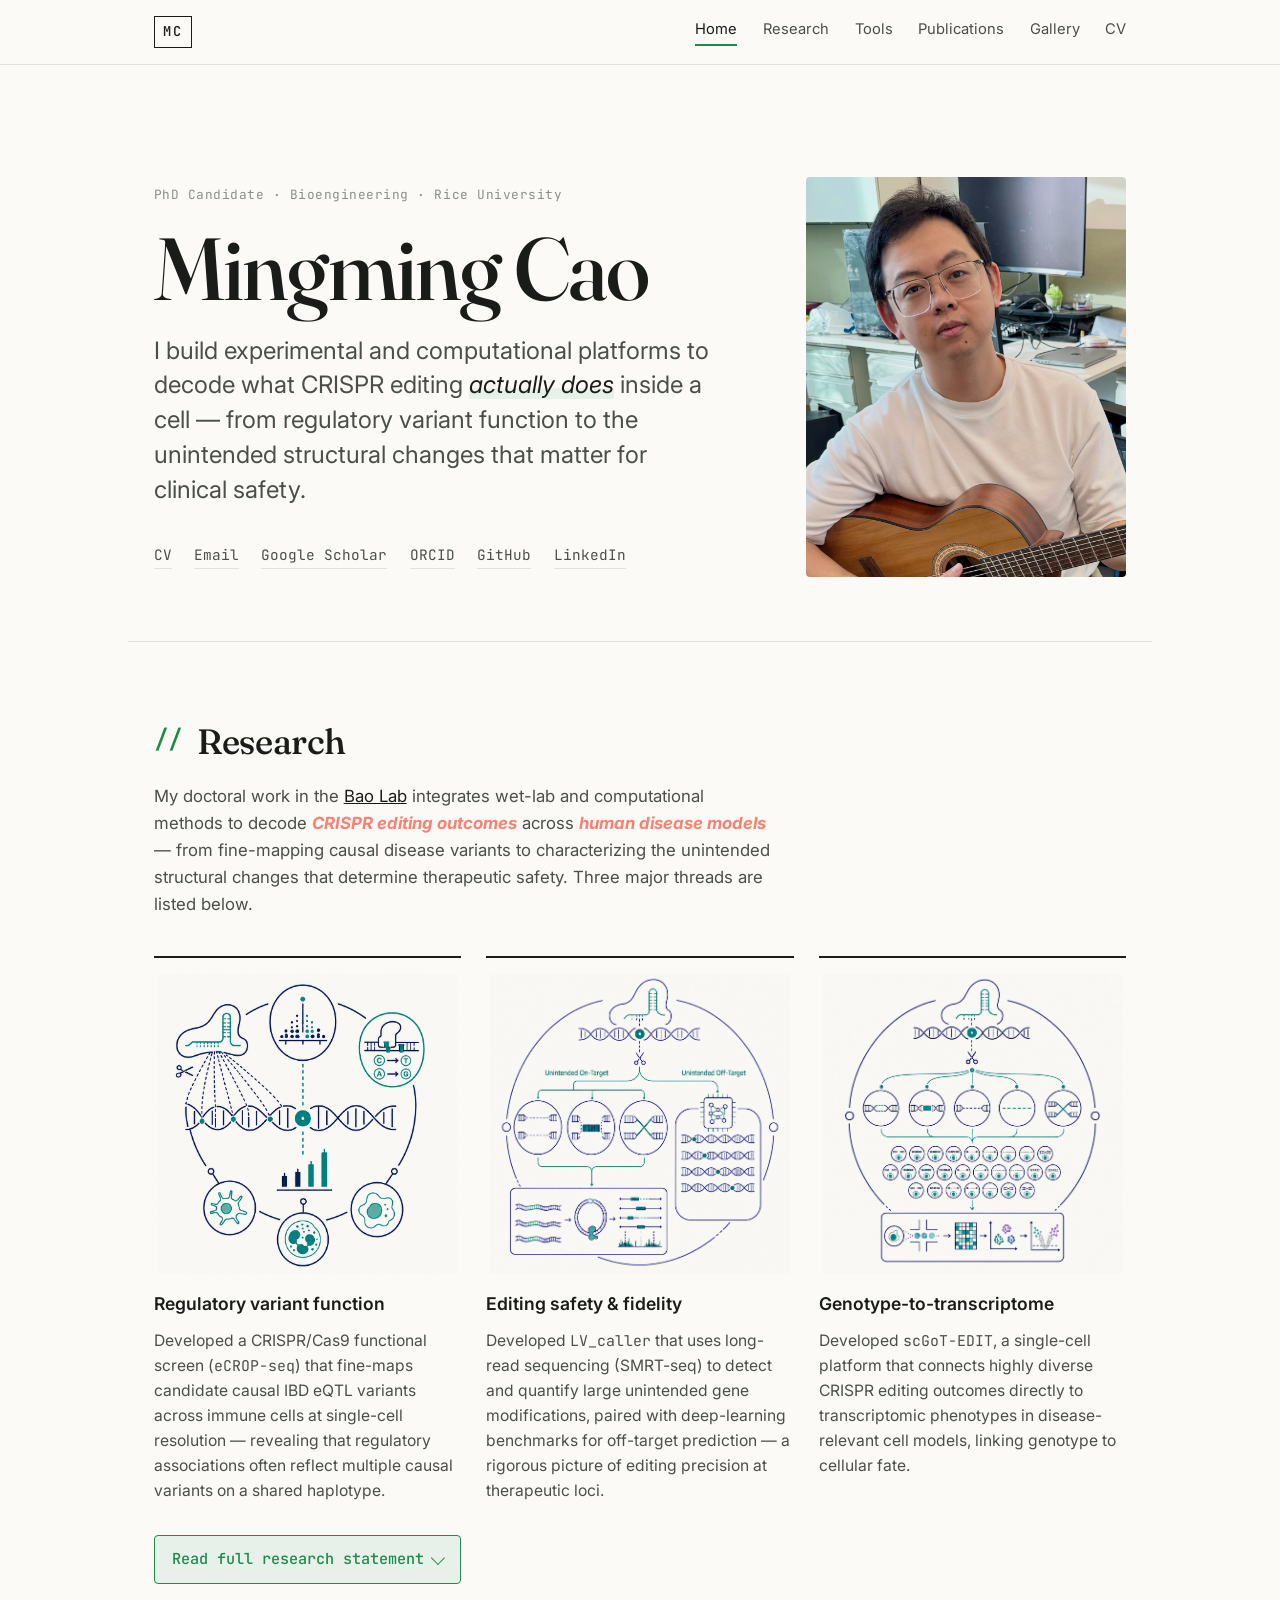
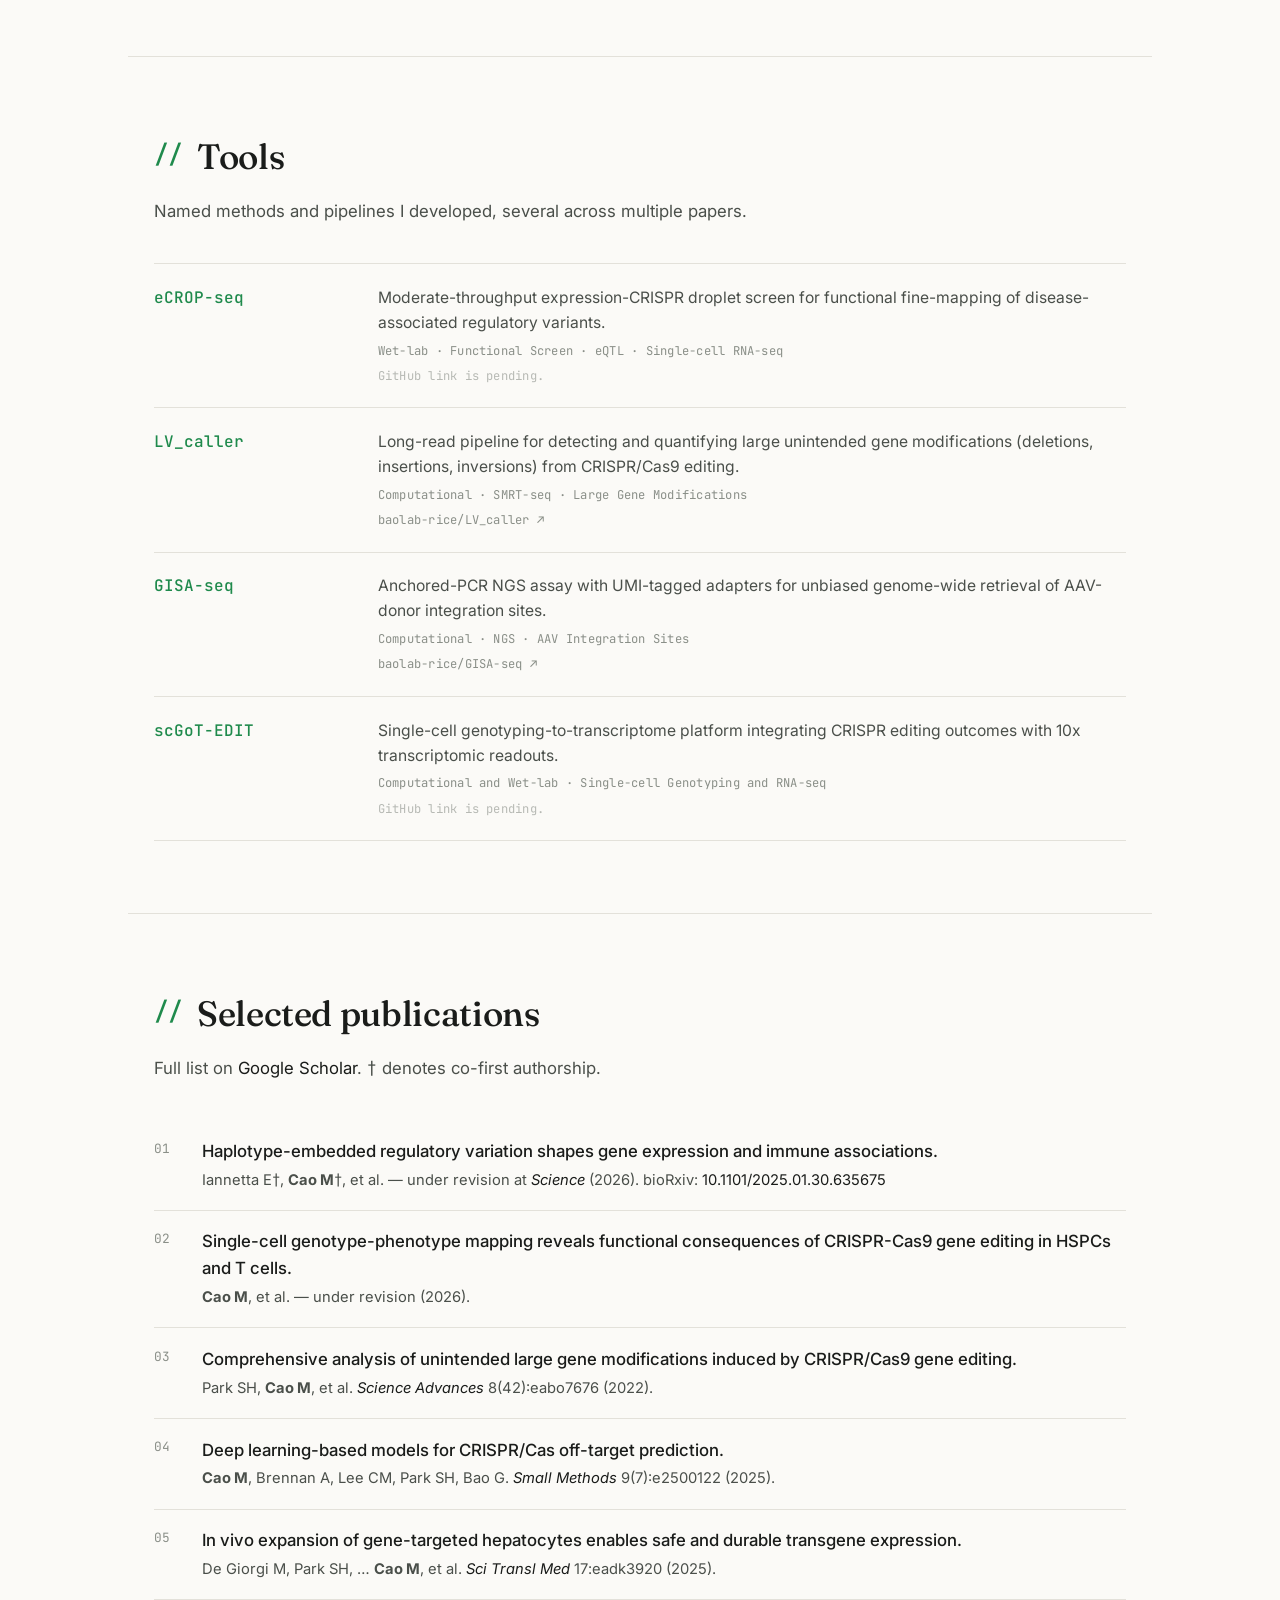
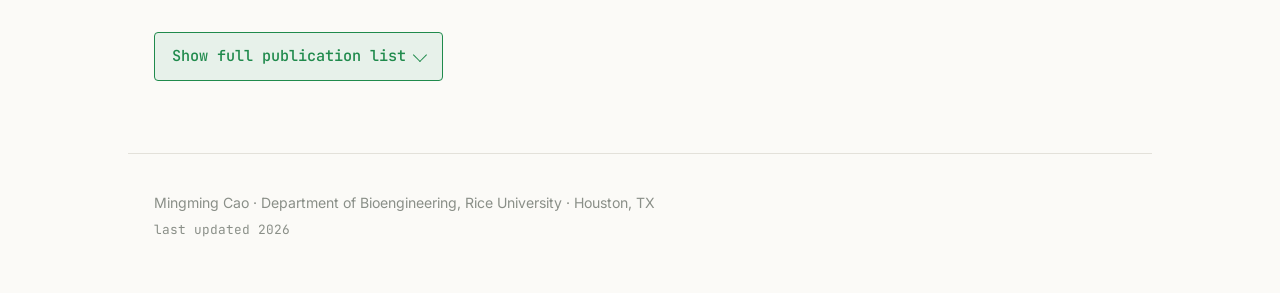
==== index.html @ 34151f02 "Remove venue from publication metadata" ====
<!DOCTYPE html>
<html lang="en">
<!-- Privacy-friendly analytics by Plausible -->
<script async src="https://plausible.io/js/pa-dCOeHr2WINngGUZ4_9TZZ.js"></script>
<script>
  window.plausible=window.plausible||function(){(plausible.q=plausible.q||[]).push(arguments)},plausible.init=plausible.init||function(i){plausible.o=i||{}};
  plausible.init()
</script>
<head>
<meta charset="UTF-8">
<meta name="viewport" content="width=device-width, initial-scale=1.0">
<title>Mingming Cao — Bioengineering</title>
<meta name="description" content="Mingming Cao — PhD candidate in Bioengineering at Rice University. Genome editing, CRISPR functional genomics, and computational tools for editing safety.">
<link rel="preconnect" href="https://fonts.googleapis.com">
<link rel="preconnect" href="https://fonts.gstatic.com" crossorigin>
<link href="https://fonts.googleapis.com/css2?family=Fraunces:opsz,wght@9..144,400;9..144,500;9..144,600&family=Inter:wght@400;500;600&family=JetBrains+Mono:wght@400;500&display=swap" rel="stylesheet">
<link rel="stylesheet" href="style.css">
<link rel="icon" type="image/png" href="icon.png">
<style>
  /* GitHub repo links beneath each tool (Tools section) */
  .tool-repo {
    display: block;
    margin-top: 0.5em;
    color: inherit;          /* matches the muted tag colour by default */
    text-decoration: none;
  }
  a.tool-repo:hover,
  a.tool-repo:focus-visible {
    color: #2f9e44;          /* signal-green on hover — set to your exact accent */
  }
  .tool-repo.pending {
    opacity: 0.6;            /* dimmer, non-clickable placeholder */
  }
</style>
</head>
<body>

<a class="skip" href="#main">Skip to content</a>

<header class="topbar">
  <div class="wrap topbar-inner">
    <a class="brand" href="index.html">MC</a>
    <nav aria-label="Primary">
      <a href="index.html" aria-current="page">Home</a>
      <a href="#research">Research</a>
      <a href="#tools">Tools</a>
      <a href="#publications">Publications</a>
      <a href="gallery.html">Gallery</a>
      <a href="cv.html">CV</a>
    </nav>
  </div>
</header>

<main id="main">

  <!-- HERO -->
  <section class="hero wrap hero-grid">
    <div class="hero-text">
      <p class="eyebrow">PhD Candidate · Bioengineering · Rice University</p>
      <h1>Mingming&nbsp;Cao</h1>
      <p class="lede">
        I build experimental and computational platforms to decode what CRISPR
        editing <em>actually does</em> inside a cell — from regulatory variant
        function to the unintended structural changes that matter for clinical safety.
      </p>
      <div class="links">
        <a href="cv.html">CV</a>
        <a href="mailto:mingming.cao@rice.edu">Email</a>
        <a href="https://scholar.google.com/citations?user=qK7CEgsAAAAJ&hl=en" target="_blank" rel="noopener">Google&nbsp;Scholar</a>
        <a href="https://orcid.org/0000-0002-4234-1175" target="_blank" rel="noopener">ORCID</a>
        <a href="https://github.com/mcao0404" target="_blank" rel="noopener">GitHub</a>
        <a href="https://www.linkedin.com/in/mingming-cao-51a792141/" target="_blank" rel="noopener">LinkedIn</a>
      </div>
    </div>
    <figure class="hero-photo">
      <img src="images/profile.png" alt="Mingming Cao" width="320" height="400">
    </figure>
  </section>

  <!-- RESEARCH -->
  <section id="research" class="block wrap">
    <h2 class="section-head"><span class="tick">//</span> Research</h2>
    <p class="section-intro">
      My doctoral work in the <a href="https://bao-lab.org/"><span style="text-decoration: underline;">Bao Lab</span></a> integrates wet-lab and computational
      methods to decode <span style="color: salmon; font-weight: bold; font-style: italic;">CRISPR editing outcomes</span> across 
      <span style="color: salmon; font-weight: bold; font-style: italic;">human disease models</span> —
      from fine-mapping causal disease variants to characterizing the unintended
      structural changes that determine therapeutic safety. Three major threads are listed below.
    </p>

    <div class="threads">
      <article class="thread">
        <img class="thread-fig" src="images/research/research1.png" alt="Diagram: base-editing functional screen mapping regulatory variants across immune cell types" loading="lazy">
        <h3>Regulatory variant function</h3>
        <p>
          Developed a CRISPR/Cas9 functional screen (<span class="mono">eCROP-seq</span>)
          that fine-maps candidate causal IBD eQTL variants across immune cells at 
          single-cell resolution — revealing that regulatory associations often reflect 
          multiple causal variants on a shared haplotype.
        </p>
      </article>
      <article class="thread">
        <img class="thread-fig" src="images/research/research2.png" alt="Diagram: unintended on-target and off-target editing outcomes profiled by long-read sequencing and deep learning" loading="lazy">
        <h3>Editing safety &amp; fidelity</h3>
        <p>
          Developed <span class="mono">LV_caller</span> that uses long-read sequencing (SMRT-seq) to detect 
          and quantify large unintended gene modifications, paired with deep-learning benchmarks 
          for off-target prediction — a rigorous picture of editing precision at therapeutic loci.
        </p>
      </article>
      <article class="thread">
        <img class="thread-fig" src="images/research/research3.png" alt="Diagram: single-cell genotyping linking diverse editing outcomes to transcriptomic phenotypes" loading="lazy">
        <h3>Genotype-to-transcriptome</h3>
        <p>
          Developed <span class="mono">scGoT-EDIT</span>, a single-cell platform that connects 
          highly diverse CRISPR editing outcomes directly to transcriptomic phenotypes 
          in disease-relevant cell models, linking genotype to cellular fate.
        </p>
      </article>
    </div>

    <details class="pub-fold statement-fold">
      <summary>
        <span class="fold-show">Read full research statement</span>
        <span class="fold-hide">Collapse research statement</span>
        <span class="fold-icon" aria-hidden="true"></span>
      </summary>

      <div class="pub-full statement-body">
        <article class="stmt-item">
          <h3 class="stmt-head">Functional dissection of IBD variants reveals haplotype-embedded regulatory variation</h3>
          <p>
            A central achievement of my doctoral work is a large-scale functional
            genomics study integrating CRISPR/Cas9 nuclease and base editing with
            bulk- and single-cell RNA-seq to fine-map causal regulatory variants in
            Inflammatory Bowel Disease (IBD). We developed a moderate-throughput
            workflow of the <span class="mono">eCROP-seq</span> platform, pairing
            lentiviral perturbation with single-cell transcriptomic readouts, and
            applied it to interrogate over 4,000 IBD-associated variant candidates
            across 89 genes, identifying and validating more than 400 causal variants
            across multiple immune cell types. By comprehensively linking genetic
            perturbations directly to transcriptional consequences at single-cell
            resolution, we demonstrate that regulatory associations often reflect
            multiple causal variants on a shared haplotype, not the single variant
            typically assumed. The work is a co-first-authored manuscript currently
            under revision at <span class="venue">Science</span>.
          </p>
            <span class="tool-tag">CRISPR/Cas9 Functional Screen · Base Editing · Inflammatory Bowel Disease (IBD) · eQTL</span>
        </article>

        <article class="stmt-item">
          <h3 class="stmt-head">Characterizing unintended on-target editing outcomes</h3>
          <p>
            My second major focus is the systematic characterization of unintended
            on-target editing outcomes — large deletions, insertions, and complex
            rearrangements invisible to conventional short-read sequencing (NGS). I built
            <span class="mono">LV_caller</span>, a pipeline leveraging PacBio SMRT
            sequencing to sensitively and quantitatively profile large deletions and
            large insertions at editing sites. Applied to edited Hematopoietic Stem
            and Progenitor Cells (HSPCs) from Sickle Cell Disease (SCD) patients, it
            revealed that large deletions occur at high frequencies, challenging the
            prevailing assumption that such events were rare
            (<span class="venue">Science Advances</span>, 2022) and shifting how the
            field evaluates therapeutic editing safety. I extended the method to a
            Sickle-HUDEP2 reporter model
            (<span class="venue">Mol Ther Nucleic Acids</span>, 2026), in vivo base
            editing of <em>LPA</em> in transgenic mice
            (<span class="venue">Molecular Therapy</span>, 2026), and a comparative
            study of Cas orthologs (<span class="venue">Cell Biomaterials</span>, 2026),
            and co-authored a review on CRISPR-induced modifications and their clinical
            implications (<span class="venue">Curr Opin Biomed Eng</span>, 2023).
          </p>
          <span class="tool-tag">Long-read Sequencing · Large Gene Modifications · SCD · HSPCs · SHUDEP2</span>
        </article>

        <article class="stmt-item">
          <h3 class="stmt-head">Off-target prediction &amp; integration-site safety</h3>
          <p>
            Complementing the on-target work, I conducted systematic evaluations of
            deep-learning models for off-target prediction, assessing generalizability
            across independent validated datasets and identifying key limitations in
            cross-dataset performance (<span class="venue">Small Methods</span>, 2025),
            building on earlier transfer-learning analyses
            (<span class="venue">bioRxiv</span>, 2021). I also developed
            <span class="mono">GISA-seq</span> for detecting genome-wide AAV-donor
            integration events, applying it to demonstrate the safety of the novel
            Repair Drive method
            (<span class="venue">Sci Transl Med</span>, 2025).
          </p>
          <span class="tool-tag">Deep-learning models · AAV integration</span>
        </article>

        <article class="stmt-item">
          <h3 class="stmt-head">Linking genotype to phenotype at single-cell resolution</h3>
          <p>
            I developed the <span class="mono">scGoT-EDIT</span> pipeline (single-cell
            Genotyping of Transcriptome for EDITing outcomes), which integrates CRISPR
            genotyping with transcriptomic profiling to link diverse editing outcomes
            directly to cellular phenotypes. It enables systematic mapping of
            genotype–phenotype relationships across heterogeneous editing outcomes at
            single-cell resolution, offering new insight into how editing influences
            cellular fitness, differentiation and selection. The manuscript is under revision now.
          </p>
          <span class="tool-tag">Single-cell RNA-seq · CRISPR-Cas9-mediated homology-directed repair (HDR) · Base Editing · SCD and HSPCs · B2M and Primary T cell</span>
        </article>

        <article class="stmt-item">
          <h3 class="stmt-head">Other Collaborations</h3>
          <p>
            Beyond my individual research contributions, I have mentored four
            undergraduate and one master's students in gene editing and computational
            biology, and have provided bioinformatics consultation to the Genetic
            Design and Engineering Center (GETC) at Rice and Baylor/Rice Genome Editing
            Testing Center (GETC). These efforts have extended the impact of my work
            beyond my own research projects and contributed to multiple successful
            collaborative studies.
          </p>
        </article>
      </div>
    </details>
  </section>

  <!-- TOOLS -->
  <section id="tools" class="block wrap">
    <h2 class="section-head"><span class="tick">//</span> Tools</h2>
    <p class="section-intro">
      Named methods and pipelines I developed, several across multiple papers.
    </p>

    <ul class="tools-list">
      <li>
        <span class="tool-name mono">eCROP-seq</span>
        <span class="tool-desc">Moderate-throughput expression-CRISPR droplet screen for functional fine-mapping of disease-associated regulatory variants.</span>
        <span class="tool-tag">Wet-lab · Functional Screen · eQTL · Single-cell RNA-seq<span class="tool-repo pending">GitHub link is pending.</span></span>
      </li>
      <li>
        <span class="tool-name mono">LV_caller</span>
        <span class="tool-desc">Long-read pipeline for detecting and quantifying large unintended gene modifications (deletions, insertions, inversions) from CRISPR/Cas9 editing.</span>
        <span class="tool-tag">Computational · SMRT-seq · Large Gene Modifications<a class="tool-repo" href="https://github.com/baolab-rice/LV_caller" target="_blank" rel="noopener">baolab-rice/LV_caller ↗</a></span>
      </li>
      <li>
        <span class="tool-name mono">GISA-seq</span>
        <span class="tool-desc">Anchored-PCR NGS assay with UMI-tagged adapters for unbiased genome-wide retrieval of AAV-donor integration sites.</span>
        <span class="tool-tag">Computational · NGS · AAV Integration Sites<a class="tool-repo" href="https://github.com/baolab-rice/GISA-seq" target="_blank" rel="noopener">baolab-rice/GISA-seq ↗</a></span>
      </li>
      <li>
        <span class="tool-name mono">scGoT-EDIT</span>
        <span class="tool-desc">Single-cell genotyping-to-transcriptome platform integrating CRISPR editing outcomes with 10x transcriptomic readouts.</span>
        <span class="tool-tag">Computational and Wet-lab · Single-cell Genotyping and RNA-seq<span class="tool-repo pending">GitHub link is pending.</span></span>
      </li>
    </ul>
  </section>

  <!-- PUBLICATIONS -->
  <section id="publications" class="block wrap">
    <h2 class="section-head"><span class="tick">//</span> Selected publications</h2>
    <p class="section-intro">
      Full list on <a href="https://scholar.google.com/citations?user=qK7CEgsAAAAJ&hl=en" target="_blank" rel="noopener">Google Scholar</a>.
      <span class="mono">†</span> denotes co-first authorship.
    </p>

    <ol class="pubs">
      <li>
        <p class="pub-title">Haplotype-embedded regulatory variation shapes gene expression and immune associations.</p>
        <p class="pub-meta">Iannetta E<span class="mono">†</span>, <strong>Cao M</strong><span class="mono">†</span>, et al. — under revision at <span class="venue">Science</span> (2026). <span class="pub-doi">bioRxiv: <a href="https://doi.org/10.1101/2025.01.30.635675" target="_blank" rel="noopener">10.1101/2025.01.30.635675</a></span></p>
      </li>
      <li>
        <p class="pub-title">Single-cell genotype-phenotype mapping reveals functional consequences of CRISPR-Cas9 gene editing in HSPCs and T cells.</p>
        <p class="pub-meta"><strong>Cao M</strong>, et al. — under revision (2026). 
      </li>
      <li>
        <p class="pub-title">Comprehensive analysis of unintended large gene modifications induced by CRISPR/Cas9 gene editing.</p>
        <p class="pub-meta">Park SH, <strong>Cao M</strong>, et al. <span class="venue">Science Advances</span> 8(42):eabo7676 (2022).</p>
      </li>
      <li>
        <p class="pub-title">Deep learning-based models for CRISPR/Cas off-target prediction.</p>
        <p class="pub-meta"><strong>Cao M</strong>, Brennan A, Lee CM, Park SH, Bao G. <span class="venue">Small Methods</span> 9(7):e2500122 (2025).</p>
      </li>
      <li>
        <p class="pub-title">In vivo expansion of gene-targeted hepatocytes enables safe and durable transgene expression.</p>
        <p class="pub-meta">De Giorgi M, Park SH, … <strong>Cao M</strong>, et al. <span class="venue">Sci Transl Med</span> 17:eadk3920 (2025).</p>
      </li>
    </ol>

    <details class="pub-fold">
      <summary>
        <span class="fold-show">Show full publication list</span>
        <span class="fold-hide">Hide full list</span>
        <span class="fold-icon" aria-hidden="true"></span>
      </summary>

      <div class="pub-full">
        <h3 class="pub-cat mono">Published</h3>
        <ol class="pubs pubs-full">
          <li>
            <p class="pub-title">Cytosine base editing of <em>LPA</em> in transgenic mice averts large deletions.</p>
            <p class="pub-meta">Chuecos MA, Park SH, … <strong>Cao M</strong>, et al. <span class="venue">Molecular Therapy</span> — in press (2026).</p>
          </li>
          <li>
            <p class="pub-title">Complex HBB gene editing outcomes revealed by a fluorescent reporter cell model.</p>
            <p class="pub-meta">Karsenty CL, Betancourth D, <strong>Cao M</strong>, et al. <span class="venue">Mol Ther Nucleic Acids</span> (2026).</p>
          </li>
          <li>
            <p class="pub-title">Detection and quantification of large unintended on-target gene modifications due to CRISPR/Cas9 editing.</p>
            <p class="pub-meta">Park SH, <strong>Cao M</strong>, Bao G. <span class="venue">Curr Opin Biomed Eng</span> 51(5):e26 (2023).</p>
          </li>
          <li>
            <p class="pub-title">The need for transfer learning in CRISPR-Cas off-target scoring.</p>
            <p class="pub-meta">Kota PK, Pan Y, Vu HA, <strong>Cao M</strong>, Baraniuk RG, Bao G. <span class="venue">bioRxiv</span> preprint (2021).</p>
          </li>
          <li>
            <p class="pub-title">Bioengineering oligomerization and monomerization of enzymes: learning from natural evolution to matching industrial demands.</p>
            <p class="pub-meta">Liu H, <strong>Cao M</strong>, Wang Y, Lv B, Li C. <span class="venue">Crit Rev Biotechnol</span> (2019).</p>
          </li>
          <li>
            <p class="pub-title">Strategies and application of highly efficient secretion of proteins by microorganisms.</p>
            <p class="pub-meta">Zhang Z, <strong>Cao M</strong>, Li J, Li C, Liu H. <span class="venue">Chem Ind Eng Prog</span> [Chinese] (2017).</p>
          </li>
        </ol>

        <h3 class="pub-cat mono">Under revision</h3>
        <ol class="pubs pubs-full">
          <li>
            <p class="pub-title">SaCas9 and AsCas12a have highly efficient and specific gene editing in hematopoietic stem and progenitor cells.</p>
            <p class="pub-meta">Yoo BY, <strong>Cao M</strong>, Karsenty C, et al. <span class="venue">Cell Biomaterials</span> — under revision (2026).</p>
          </li>
          <li>
            <p class="pub-title">Highly efficient targeted gene insertion in hPSCs by homology-directed repair for modeling and treating cystic fibrosis.</p>
            <p class="pub-meta">Khondaker I, Prasca-Chamorro D, Rapalo-Guerrero J, Lu X, Park SH, <strong>Cao M</strong>, Bao G. — under revision (2026).</p>
          </li>
        </ol>
      </div>
    </details>
  </section>

</main>

<footer class="wrap">
  <p>Mingming Cao · Department of Bioengineering, Rice University · Houston, TX</p>
  <p class="footer-sub mono">last updated 2026</p>
</footer>

</body>
</html>
---- style.css ----
/* =========================================================
   Mingming Cao — personal site
   Aesthetic: quiet instrument panel. Near-monochrome paper,
   a single signal-green accent (sequencing readout), mono
   utility face for tool names and labels.
   ========================================================= */

:root {
  --paper:      #fbfaf7;
  --ink:        #1a1c1a;
  --ink-soft:   #4a4f4a;
  --ink-faint:  #8a8f88;
  --rule:       #e3e1da;
  --signal:     #1f8a4c;   /* signal green accent */
  --signal-dim: #e7f1ea;

  --display: "Fraunces", Georgia, serif;
  --body:    "Inter", system-ui, sans-serif;
  --mono:    "JetBrains Mono", ui-monospace, monospace;

  --measure: 64rem;
}

* { box-sizing: border-box; }

html { scroll-behavior: smooth; }

@media (prefers-reduced-motion: reduce) {
  html { scroll-behavior: auto; }
  * { animation: none !important; transition: none !important; }
}

body {
  margin: 0;
  background: var(--paper);
  color: var(--ink);
  font-family: var(--body);
  font-size: 1.05rem;
  line-height: 1.6;
  -webkit-font-smoothing: antialiased;
}

.wrap {
  width: 100%;
  max-width: var(--measure);
  margin-inline: auto;
  padding-inline: 1.6rem;
}

a { color: var(--ink); text-decoration: none; }

.skip {
  position: absolute;
  left: -9999px;
}
.skip:focus {
  left: 1rem; top: 1rem;
  background: var(--ink); color: var(--paper);
  padding: .6rem 1rem; z-index: 100; border-radius: 4px;
}

/* ---------- top bar ---------- */
.topbar {
  border-bottom: 1px solid var(--rule);
  position: sticky; top: 0;
  background: color-mix(in srgb, var(--paper) 88%, transparent);
  backdrop-filter: blur(8px);
  z-index: 10;
}
.topbar-inner {
  display: flex; align-items: center; justify-content: space-between;
  height: 64px;
}
.brand {
  font-family: var(--mono);
  font-weight: 500;
  letter-spacing: .15em;
  border: 1px solid var(--ink);
  padding: .25rem .5rem;
  font-size: .85rem;
}
.topbar nav {
  display: flex; gap: 1.6rem;
  font-size: .92rem;
}
.topbar nav a {
  color: var(--ink-soft);
  padding-bottom: 2px;
  border-bottom: 2px solid transparent;
  transition: color .15s, border-color .15s;
}
.topbar nav a:hover { color: var(--ink); }
.topbar nav a[aria-current="page"] {
  color: var(--ink);
  border-bottom-color: var(--signal);
}

/* ---------- hero ---------- */
.hero {
  padding-block: clamp(3.5rem, 9vw, 7rem) clamp(2.5rem, 6vw, 4rem);
}
.eyebrow {
  font-family: var(--mono);
  font-size: .8rem;
  letter-spacing: .04em;
  color: var(--ink-faint);
  margin: 0 0 1.2rem;
}
.hero h1 {
  font-family: var(--display);
  font-weight: 500;
  font-size: clamp(3rem, 9vw, 5.5rem);
  line-height: .98;
  letter-spacing: -.02em;
  margin: 0 0 1.4rem;
}
.lede {
  font-size: clamp(1.15rem, 2.4vw, 1.5rem);
  line-height: 1.45;
  max-width: 38ch;
  color: var(--ink-soft);
  margin: 0 0 2.2rem;
}
.lede em {
  font-style: italic;
  color: var(--ink);
  box-shadow: inset 0 -.45em 0 var(--signal-dim);
}
.links {
  display: flex; flex-wrap: wrap; gap: .5rem 1.4rem;
  font-family: var(--mono);
  font-size: .9rem;
}
.links a {
  color: var(--ink-soft);
  border-bottom: 1px solid var(--rule);
  padding-bottom: 2px;
  transition: color .15s, border-color .15s;
}
.links a:hover { color: var(--signal); border-bottom-color: var(--signal); }

/* ---------- hero with portrait ---------- */
.hero-grid {
  display: grid;
  grid-template-columns: 1fr minmax(240px, 320px);
  gap: clamp(2rem, 5vw, 4rem);
  align-items: center;
}
.hero-text { min-width: 0; }
.hero-photo {
  margin: 0;
  justify-self: end;
}
.hero-photo img {
  width: 100%;
  max-width: 320px;
  aspect-ratio: 4 / 5;
  object-fit: cover;
  border-radius: 4px;
  display: block;
  filter: grayscale(12%);
}
@media (max-width: 720px) {
  .hero-grid { grid-template-columns: 1fr; }
  .hero-photo { justify-self: start; order: -1; }
  .hero-photo img { max-width: 200px; aspect-ratio: 1 / 1; }
}

/* ---------- photo gallery ---------- */
.gallery-grid {
  display: grid;
  grid-template-columns: repeat(auto-fill, minmax(220px, 1fr));
  gap: 1rem;
}
.gallery-item {
  margin: 0;
}
.gallery-item img {
  width: 100%;
  aspect-ratio: 3 / 2;
  object-fit: cover;
  border-radius: 3px;
  display: block;
  background: var(--signal-dim);
  transition: filter .2s ease, transform .2s ease;
}
.gallery-item img:hover {
  filter: brightness(1.04);
  transform: translateY(-2px);
}
.gallery-item figcaption {
  font-family: var(--mono);
  font-size: .76rem;
  color: var(--ink-faint);
  margin-top: .5rem;
}

/* ---------- section scaffolding ---------- */
.block {
  padding-block: clamp(2.5rem, 6vw, 4.5rem);
  border-top: 1px solid var(--rule);
}
.section-head {
  font-family: var(--display);
  font-weight: 500;
  font-size: clamp(1.6rem, 3.5vw, 2.2rem);
  letter-spacing: -.01em;
  margin: 0 0 .8rem;
}
.tick {
  font-family: var(--mono);
  color: var(--signal);
  font-size: .7em;
  vertical-align: .25em;
  margin-right: .4rem;
}
.section-intro {
  color: var(--ink-soft);
  max-width: 56ch;
  margin: 0 0 2.4rem;
}

/* ---------- research threads ---------- */
.threads {
  display: grid;
  grid-template-columns: repeat(auto-fit, minmax(15rem, 1fr));
  gap: 1.6rem;
}
.thread {
  border-top: 2px solid var(--ink);
  padding-top: 1rem;
}
.thread-fig {
  width: 100%;
  max-width: 300px;
  aspect-ratio: 1 / 1;
  object-fit: contain;
  display: block;
  margin: 0 auto 1rem;
  border-radius: 3px;
  mix-blend-mode: multiply;
}
.thread h3 {
  font-size: 1.1rem;
  font-weight: 600;
  margin: 0 0 .6rem;
}
.thread p { margin: 0; color: var(--ink-soft); font-size: .98rem; }

/* ---------- tools ---------- */
.tools-list { list-style: none; margin: 0; padding: 0; }
.tools-list li {
  display: grid;
  grid-template-columns: 12rem 1fr;
  gap: .4rem 2rem;
  padding: 1.3rem 0;
  border-bottom: 1px solid var(--rule);
}
.tools-list li:first-child { border-top: 1px solid var(--rule); }
.tool-name {
  font-size: 1.02rem;
  font-weight: 500;
  color: var(--signal);
  align-self: start;
}
.tool-desc { color: var(--ink-soft); font-size: .98rem; }
.tool-tag {
  grid-column: 2;
  font-family: var(--mono);
  font-size: .76rem;
  color: var(--ink-faint);
  letter-spacing: .02em;
}

/* ---------- publications ---------- */
.pubs {
  margin: 0; padding: 0;
  list-style: none;
  counter-reset: pub;
}
.pubs li {
  counter-increment: pub;
  position: relative;
  padding: 1.1rem 0 1.1rem 3rem;
  border-bottom: 1px solid var(--rule);
}
.pubs li::before {
  content: counter(pub, decimal-leading-zero);
  position: absolute; left: 0; top: 1.15rem;
  font-family: var(--mono);
  font-size: .8rem;
  color: var(--ink-faint);
}
.pub-title { margin: 0 0 .25rem; font-weight: 500; }
.pub-meta { margin: 0; color: var(--ink-soft); font-size: .92rem; }
.venue { font-style: italic; color: var(--ink); }

/* ---------- foldable full publication list ---------- */
.pub-fold {
  margin-top: 2rem;
}
.pub-fold summary {
  display: inline-flex;
  align-items: center;
  gap: .55rem;
  cursor: pointer;
  font-family: var(--mono);
  font-size: .95rem;
  font-weight: 500;
  color: var(--signal);
  padding: .7rem 1.1rem;
  border: 1px solid var(--signal);
  border-radius: 4px;
  background: var(--signal-dim);
  width: fit-content;
  list-style: none;
  user-select: none;
}
.pub-fold summary::-webkit-details-marker { display: none; }
.pub-fold summary:hover {
  background: var(--signal);
  color: var(--paper);
}
.fold-hide { display: none; }
.pub-fold[open] .fold-show { display: none; }
.pub-fold[open] .fold-hide { display: inline; }
.fold-icon {
  width: .62rem; height: .62rem;
  border-right: 1.5px solid currentColor;
  border-bottom: 1.5px solid currentColor;
  transform: rotate(45deg);
  transition: transform .2s ease;
  margin-top: -.25rem;
}
.pub-fold[open] .fold-icon { transform: rotate(-135deg); margin-top: .15rem; }

.pub-full {
  margin-top: .8rem;
  border-left: 2px solid var(--signal-dim);
  padding-left: 1.4rem;
  animation: fold-in .25s ease;
}
@keyframes fold-in {
  from { opacity: 0; transform: translateY(-4px); }
  to   { opacity: 1; transform: translateY(0); }
}
.pub-cat {
  font-size: .78rem;
  font-weight: 500;
  letter-spacing: .04em;
  color: var(--ink-faint);
  text-transform: uppercase;
  margin: 1.4rem 0 .2rem;
}
.pub-cat:first-child { margin-top: 0; }
.pubs-full { counter-reset: none; }
.pubs-full li { padding-left: 0; }
.pubs-full li::before { content: none; }

/* ---------- research statement ---------- */
.statement-lead {
  font-size: clamp(1.1rem, 2.2vw, 1.35rem);
  line-height: 1.5;
  color: var(--ink-soft);
  max-width: 54ch;
  margin: 0 0 1.6rem;
}
.statement-fold {
  margin-top: 2rem;
}
.statement-fold summary {
  font-size: .95rem;
  font-weight: 500;
  padding: .7rem 1.1rem;
  border: 1px solid var(--signal);
  border-radius: 4px;
  background: var(--signal-dim);
}
.statement-fold summary:hover {
  background: var(--signal);
  color: var(--paper);
}
.statement-body { animation: fold-in .25s ease; }
.stmt-item { padding: 1.4rem 0; border-bottom: 1px solid var(--rule); }
.stmt-item:first-child { padding-top: .4rem; }
.stmt-item:last-child { border-bottom: none; padding-bottom: .4rem; }
.stmt-head {
  font-size: 1.08rem;
  font-weight: 600;
  margin: 0 0 .6rem;
}
.stmt-item p {
  margin: 0;
  color: var(--ink-soft);
  max-width: 68ch;
}
.stmt-item .mono { color: var(--signal); }

/* ---------- utility ---------- */
.mono { font-family: var(--mono); font-size: .95em; }

/* ---------- footer ---------- */
footer {
  border-top: 1px solid var(--rule);
  padding-block: 2.4rem 3rem;
  color: var(--ink-faint);
  font-size: .88rem;
}
footer p { margin: 0 0 .3rem; }
.footer-sub { font-size: .8rem; }

/* ---------- responsive ---------- */
@media (max-width: 640px) {
  .topbar nav { gap: 1rem; font-size: .82rem; }
  .topbar nav a:nth-child(2), /* Research */
  .topbar nav a:nth-child(3) { display: none; } /* Tools — both reachable by scroll */
  .tools-list li { grid-template-columns: 1fr; gap: .35rem; }
  .tool-tag { grid-column: 1; }
  /* keep thread figures compact when cards stack into one column */
  .thread-fig { max-width: 200px; }
}

/* keyboard focus visibility */
a:focus-visible {
  outline: 2px solid var(--signal);
  outline-offset: 3px;
  border-radius: 2px;
}

/* =========================================================
   CV page
   ========================================================= */
.cv-hero { padding-block: clamp(3rem, 7vw, 5rem) clamp(2rem, 5vw, 3rem); }
.cv-lede { max-width: 48ch; font-size: clamp(1.05rem, 2vw, 1.25rem); }

.cv-download {
  color: var(--signal) !important;
  border: 1px solid var(--signal) !important;
  border-radius: 3px;
  padding: .35rem .75rem !important;
  font-weight: 500;
  transition: background .15s, color .15s;
}
.cv-download:hover {
  background: var(--signal);
  color: var(--paper) !important;
}

.cv-rows { display: flex; flex-direction: column; }
.cv-row {
  display: grid;
  grid-template-columns: 8rem 1fr;
  gap: .4rem 2rem;
  padding: 1.1rem 0;
  border-bottom: 1px solid var(--rule);
}
.cv-row:first-child { border-top: 1px solid var(--rule); }
.cv-when {
  font-size: .82rem;
  color: var(--ink-faint);
  padding-top: .15rem;
}
.cv-line1 { margin: 0 0 .3rem; font-weight: 600; }
.cv-line2 { margin: 0; color: var(--ink-soft); font-size: .96rem; }
.cv-note { color: var(--ink-faint); }

.cv-skills {
  display: grid;
  grid-template-columns: repeat(auto-fit, minmax(16rem, 1fr));
  gap: 1.8rem;
}
.skill-group h3 {
  font-family: var(--mono);
  font-size: .82rem;
  font-weight: 500;
  letter-spacing: .03em;
  color: var(--signal);
  margin: 0 0 .6rem;
  padding-bottom: .4rem;
  border-bottom: 1px solid var(--rule);
}
.skill-group p { margin: 0; color: var(--ink-soft); font-size: .96rem; }

@media (max-width: 640px) {
  .cv-row { grid-template-columns: 1fr; gap: .2rem; }
  .cv-when { padding-top: 0; }
}
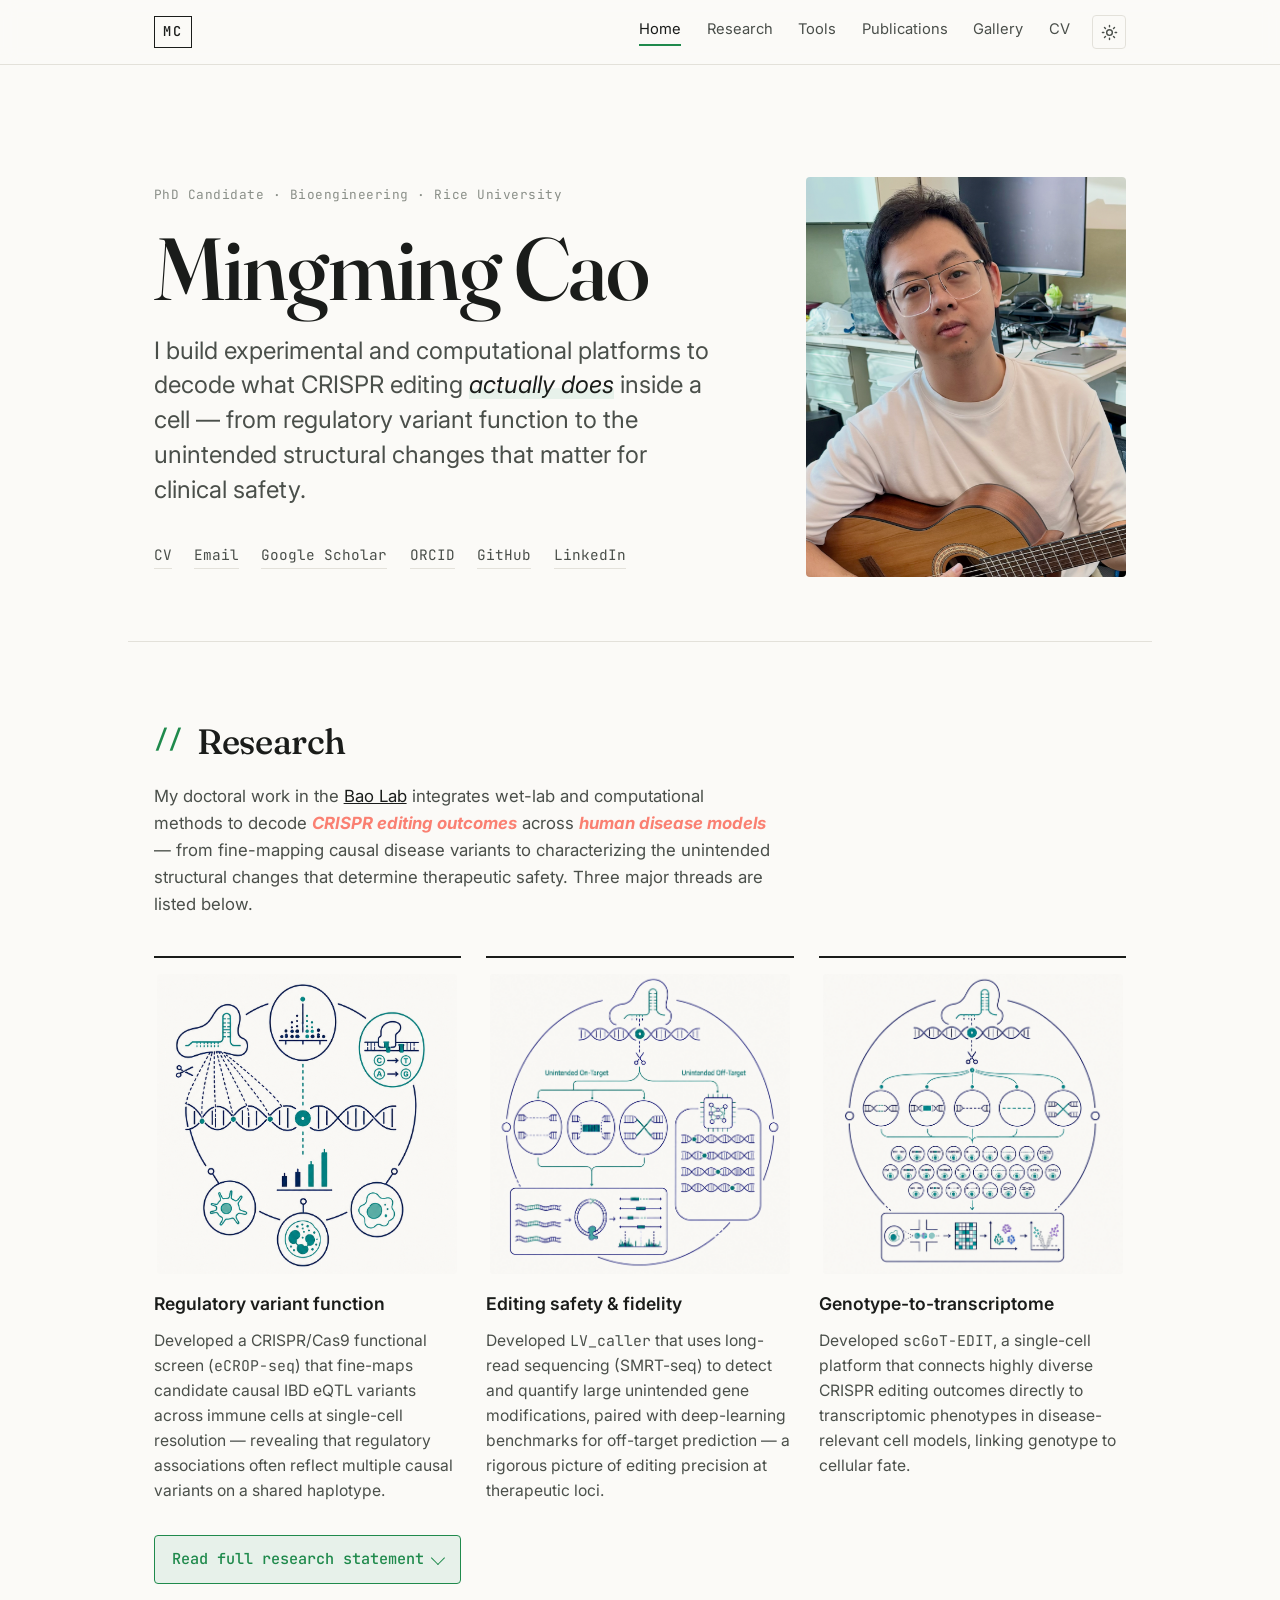
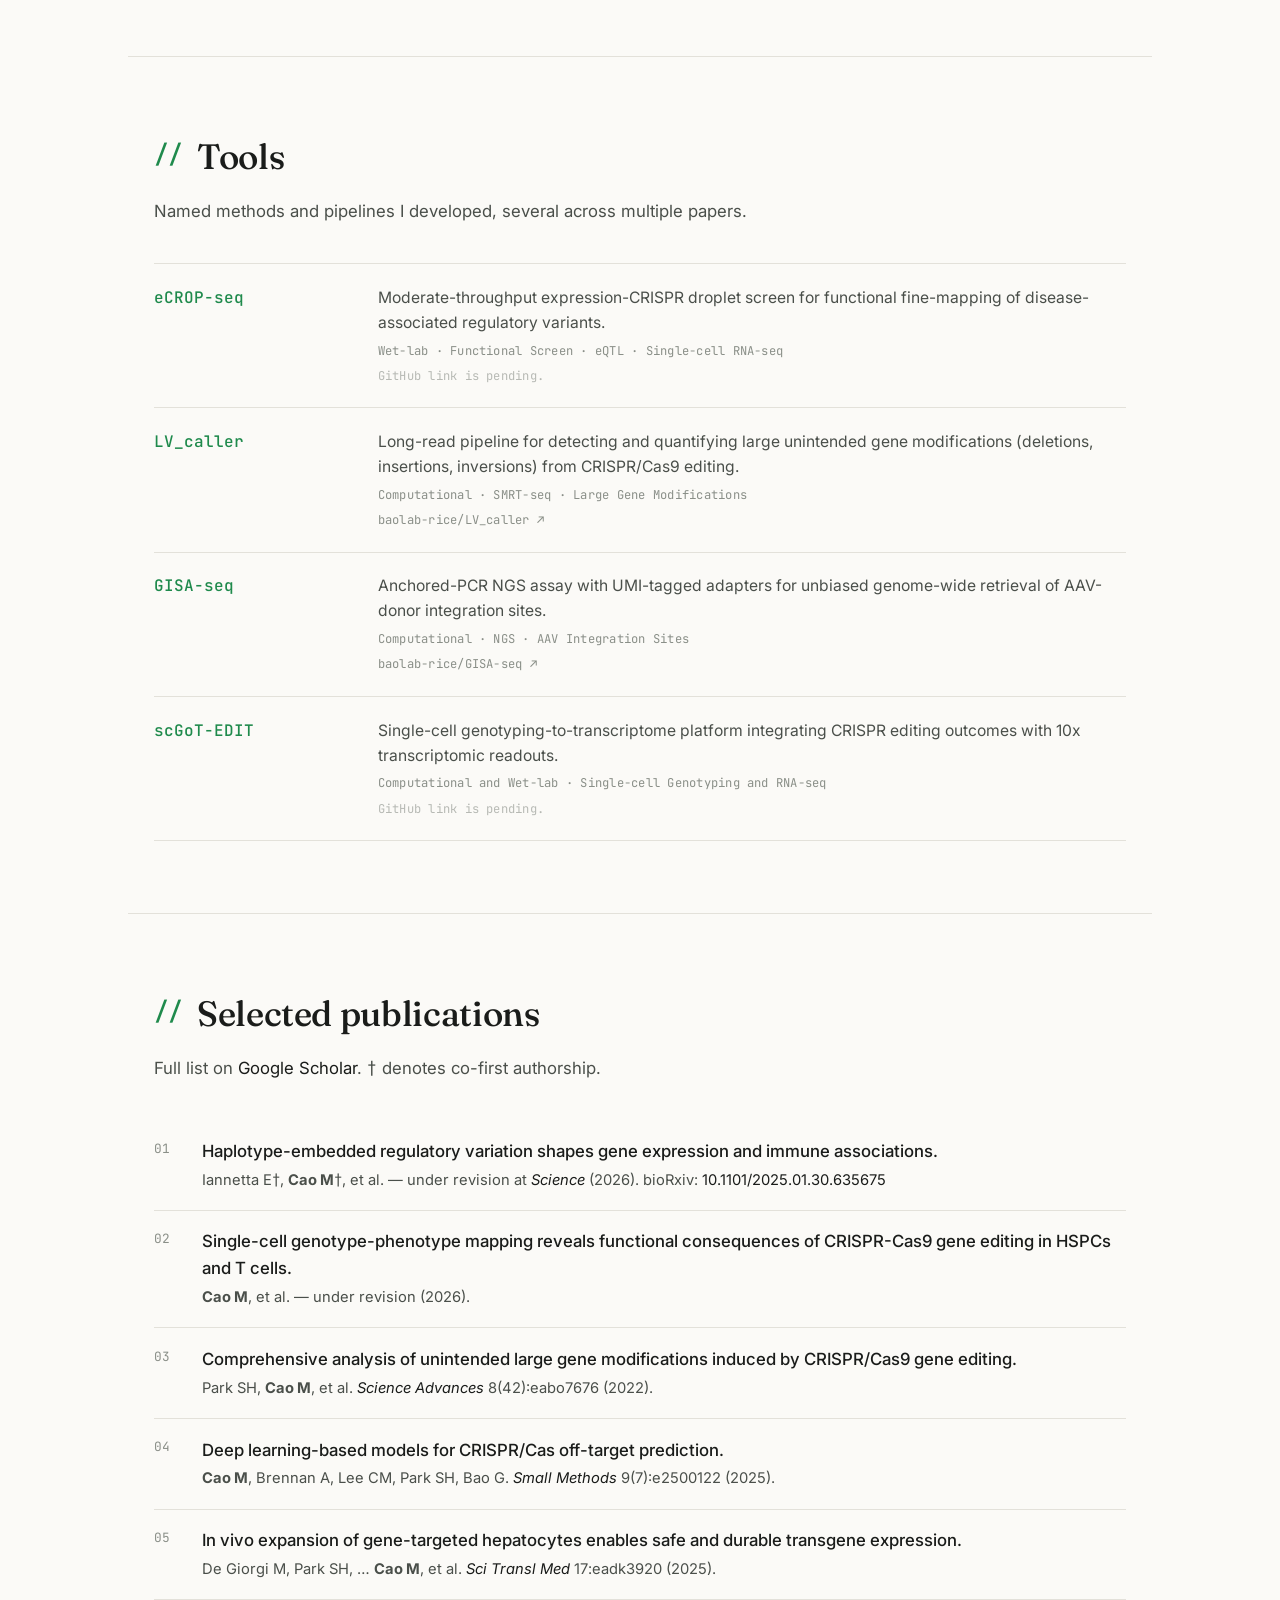
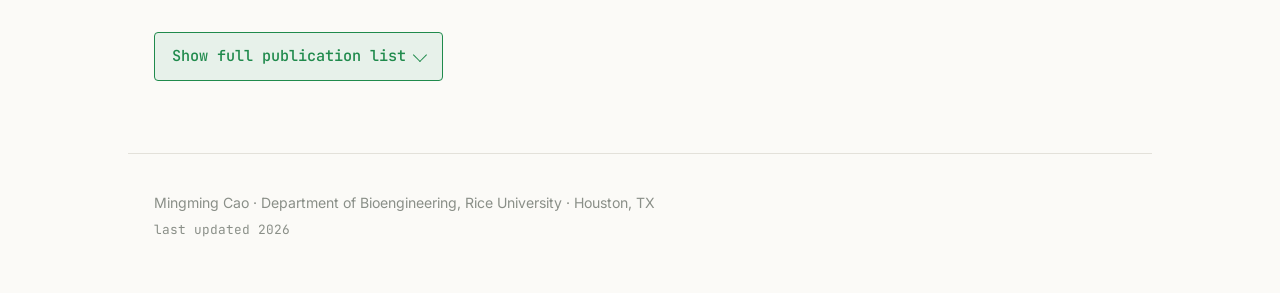
==== commit f9d03579: "Add files via upload" ====
--- a/index.html
+++ b/index.html
@@ -8,6 +8,13 @@
 </script>
 <head>
 <meta charset="UTF-8">
+<script>
+  (function () {
+    var stored = localStorage.getItem('theme');
+    var theme = stored || (window.matchMedia('(prefers-color-scheme: dark)').matches ? 'dark' : 'light');
+    document.documentElement.setAttribute('data-theme', theme);
+  })();
+</script>
 <meta name="viewport" content="width=device-width, initial-scale=1.0">
 <title>Mingming Cao — Bioengineering</title>
 <meta name="description" content="Mingming Cao — PhD candidate in Bioengineering at Rice University. Genome editing, CRISPR functional genomics, and computational tools for editing safety.">
@@ -32,6 +39,7 @@
     opacity: 0.6;            /* dimmer, non-clickable placeholder */
   }
 </style>
+<script src="theme.js" defer></script>
 </head>
 <body>
 
@@ -40,14 +48,25 @@
 <header class="topbar">
   <div class="wrap topbar-inner">
     <a class="brand" href="index.html">MC</a>
-    <nav aria-label="Primary">
-      <a href="index.html" aria-current="page">Home</a>
-      <a href="#research">Research</a>
-      <a href="#tools">Tools</a>
-      <a href="#publications">Publications</a>
-      <a href="gallery.html">Gallery</a>
-      <a href="cv.html">CV</a>
-    </nav>
+    <div class="topbar-right">
+      <nav aria-label="Primary">
+        <a href="index.html" aria-current="page">Home</a>
+        <a href="#research">Research</a>
+        <a href="#tools">Tools</a>
+        <a href="#publications">Publications</a>
+        <a href="gallery.html">Gallery</a>
+        <a href="cv.html">CV</a>
+      </nav>
+      <button id="theme-toggle" class="theme-toggle" type="button" aria-pressed="false" aria-label="Switch to dark theme">
+        <svg class="icon-sun" viewBox="0 0 24 24" fill="none" stroke="currentColor" stroke-width="2" stroke-linecap="round" stroke-linejoin="round" aria-hidden="true">
+          <circle cx="12" cy="12" r="4"></circle>
+          <path d="M12 2v2M12 20v2M4.93 4.93l1.41 1.41M17.66 17.66l1.41 1.41M2 12h2M20 12h2M6.34 17.66l-1.41 1.41M19.07 4.93l-1.41 1.41"></path>
+        </svg>
+        <svg class="icon-moon" viewBox="0 0 24 24" fill="none" stroke="currentColor" stroke-width="2" stroke-linecap="round" stroke-linejoin="round" aria-hidden="true">
+          <path d="M21 12.79A9 9 0 1 1 11.21 3 7 7 0 0 0 21 12.79Z"></path>
+        </svg>
+      </button>
+    </div>
   </div>
 </header>
 
@@ -293,6 +312,10 @@
         <h3 class="pub-cat mono">Published</h3>
         <ol class="pubs pubs-full">
           <li>
+            <p class="pub-title">SaCas9 and AsCas12a have highly efficient and specific gene editing in hematopoietic stem and progenitor cells.</p>
+            <p class="pub-meta">Yoo BY, Betancourth D, <strong>Cao M</strong>, Karsenty C, et al. <span class="venue">Cell Biomaterials</span> — under revision (2026).</p>
+          </li>
+          <li>
             <p class="pub-title">Cytosine base editing of <em>LPA</em> in transgenic mice averts large deletions.</p>
             <p class="pub-meta">Chuecos MA, Park SH, … <strong>Cao M</strong>, et al. <span class="venue">Molecular Therapy</span> — in press (2026).</p>
           </li>
@@ -320,10 +343,6 @@
 
         <h3 class="pub-cat mono">Under revision</h3>
         <ol class="pubs pubs-full">
-          <li>
-            <p class="pub-title">SaCas9 and AsCas12a have highly efficient and specific gene editing in hematopoietic stem and progenitor cells.</p>
-            <p class="pub-meta">Yoo BY, <strong>Cao M</strong>, Karsenty C, et al. <span class="venue">Cell Biomaterials</span> — under revision (2026).</p>
-          </li>
           <li>
             <p class="pub-title">Highly efficient targeted gene insertion in hPSCs by homology-directed repair for modeling and treating cystic fibrosis.</p>
             <p class="pub-meta">Khondaker I, Prasca-Chamorro D, Rapalo-Guerrero J, Lu X, Park SH, <strong>Cao M</strong>, Bao G. — under revision (2026).</p>
--- a/style.css
+++ b/style.css
@@ -21,6 +21,32 @@
   --measure: 64rem;
 }
 
+/* ---------- dark theme ----------
+   Same instrument-panel logic, inverted: dark bezel, signal green
+   readout brightened slightly so it still reads as the accent.
+   Applies when explicitly toggled ([data-theme="dark"]) or, absent
+   an explicit choice, when the system is in dark mode. */
+:root[data-theme="dark"] {
+  --paper:      #17181a;
+  --ink:        #ececea;
+  --ink-soft:   #a7ada6;
+  --ink-faint:  #6d736c;
+  --rule:       #2a2c28;
+  --signal:     #34c07a;
+  --signal-dim: #1b3524;
+}
+@media (prefers-color-scheme: dark) {
+  :root:not([data-theme="light"]) {
+    --paper:      #17181a;
+    --ink:        #ececea;
+    --ink-soft:   #a7ada6;
+    --ink-faint:  #6d736c;
+    --rule:       #2a2c28;
+    --signal:     #34c07a;
+    --signal-dim: #1b3524;
+  }
+}
+
 * { box-sizing: border-box; }
 
 html { scroll-behavior: smooth; }
@@ -38,6 +64,7 @@
   font-size: 1.05rem;
   line-height: 1.6;
   -webkit-font-smoothing: antialiased;
+  transition: background-color .2s ease, color .2s ease;
 }
 
 .wrap {
@@ -94,6 +121,38 @@
   color: var(--ink);
   border-bottom-color: var(--signal);
 }
+
+.topbar-right {
+  display: flex;
+  align-items: center;
+  gap: 1.4rem;
+}
+
+/* ---------- theme toggle ---------- */
+.theme-toggle {
+  display: inline-flex;
+  align-items: center;
+  justify-content: center;
+  width: 34px;
+  height: 34px;
+  flex: none;
+  border: 1px solid var(--rule);
+  border-radius: 4px;
+  background: transparent;
+  color: var(--ink-soft);
+  cursor: pointer;
+  padding: 0;
+  transition: color .15s, border-color .15s, background .15s;
+}
+.theme-toggle:hover {
+  color: var(--signal);
+  border-color: var(--signal);
+  background: var(--signal-dim);
+}
+.theme-toggle svg { width: 17px; height: 17px; display: block; }
+.theme-toggle .icon-moon { display: none; }
+:root[data-theme="dark"] .theme-toggle .icon-sun { display: none; }
+:root[data-theme="dark"] .theme-toggle .icon-moon { display: block; }
 
 /* ---------- hero ---------- */
 .hero {
@@ -239,6 +298,18 @@
   margin: 0 auto 1rem;
   border-radius: 3px;
   mix-blend-mode: multiply;
+}
+:root[data-theme="dark"] .thread-fig {
+  background: #f2f1ec;
+  padding: .5rem;
+  mix-blend-mode: normal;
+}
+@media (prefers-color-scheme: dark) {
+  :root:not([data-theme="light"]) .thread-fig {
+    background: #f2f1ec;
+    padding: .5rem;
+    mix-blend-mode: normal;
+  }
 }
 .thread h3 {
   font-size: 1.1rem;
@@ -411,6 +482,7 @@
 
 /* ---------- responsive ---------- */
 @media (max-width: 640px) {
+  .topbar-right { gap: .9rem; }
   .topbar nav { gap: 1rem; font-size: .82rem; }
   .topbar nav a:nth-child(2), /* Research */
   .topbar nav a:nth-child(3) { display: none; } /* Tools — both reachable by scroll */
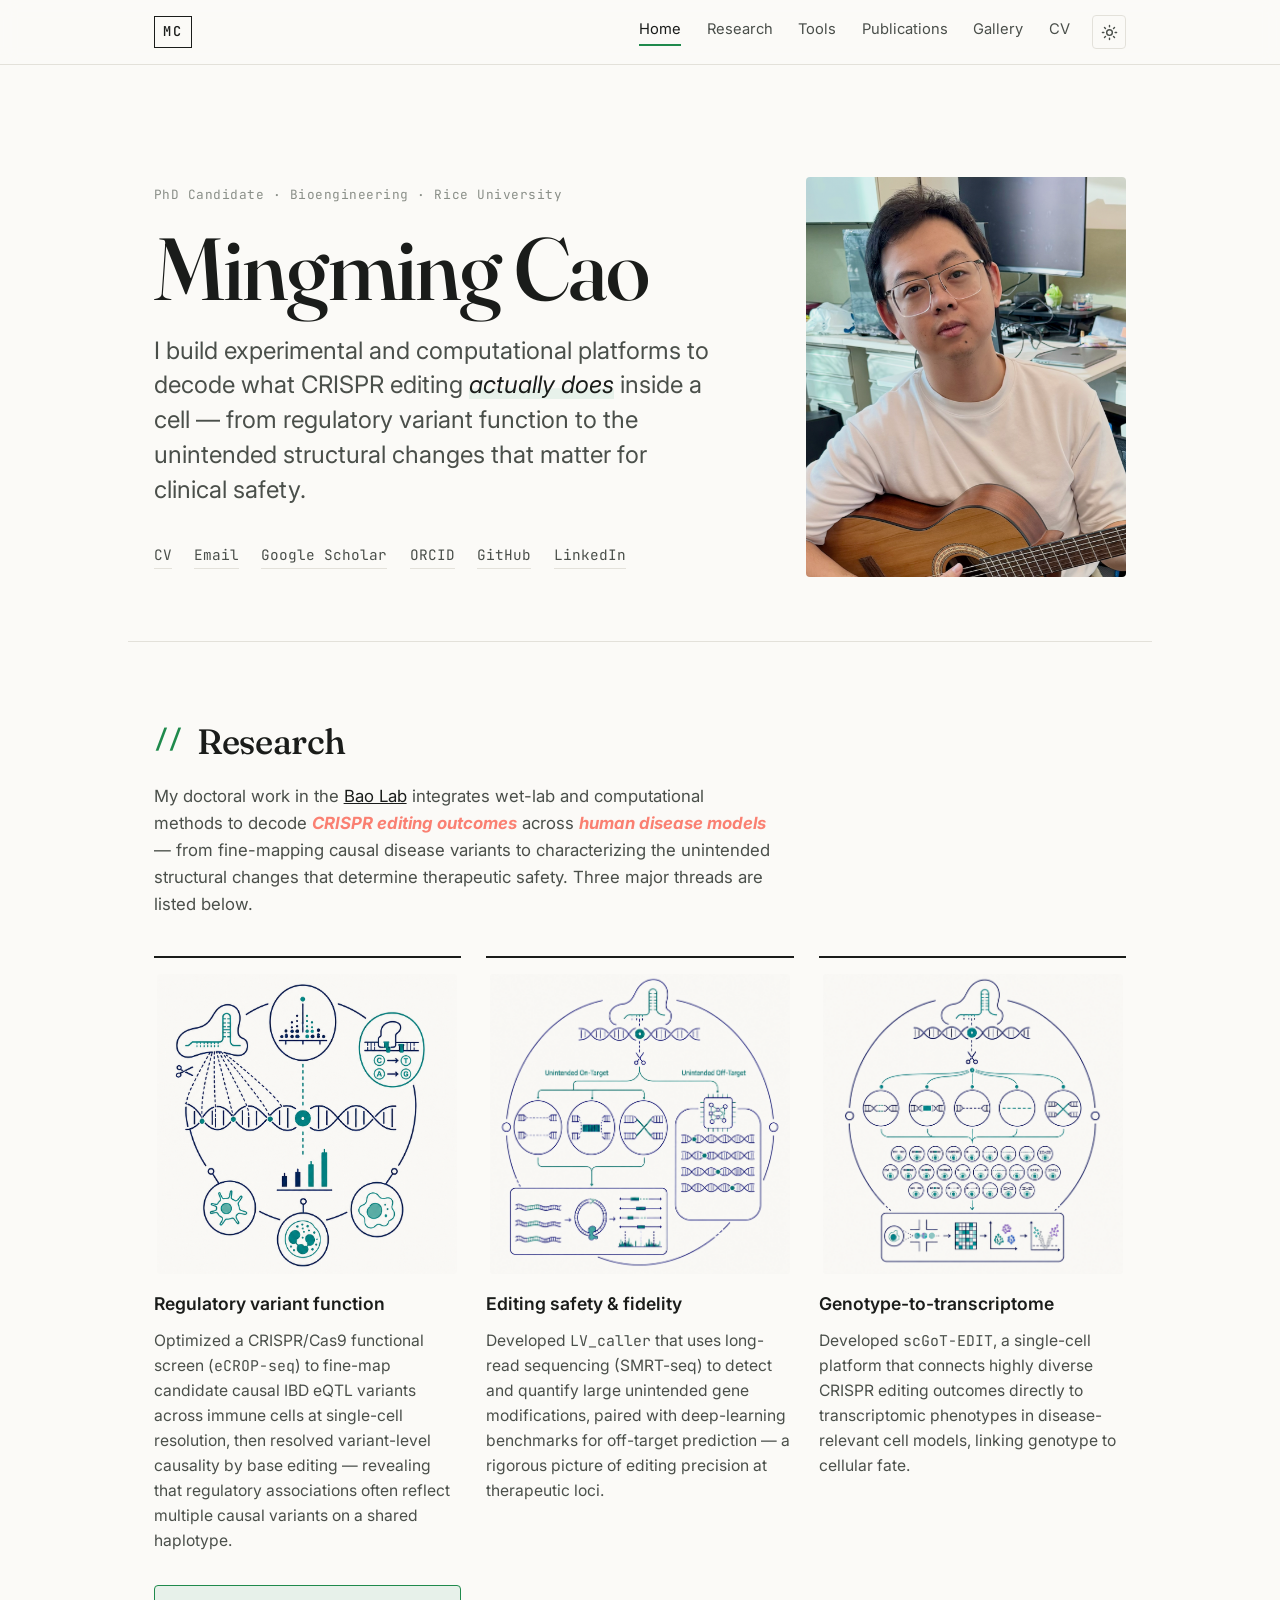
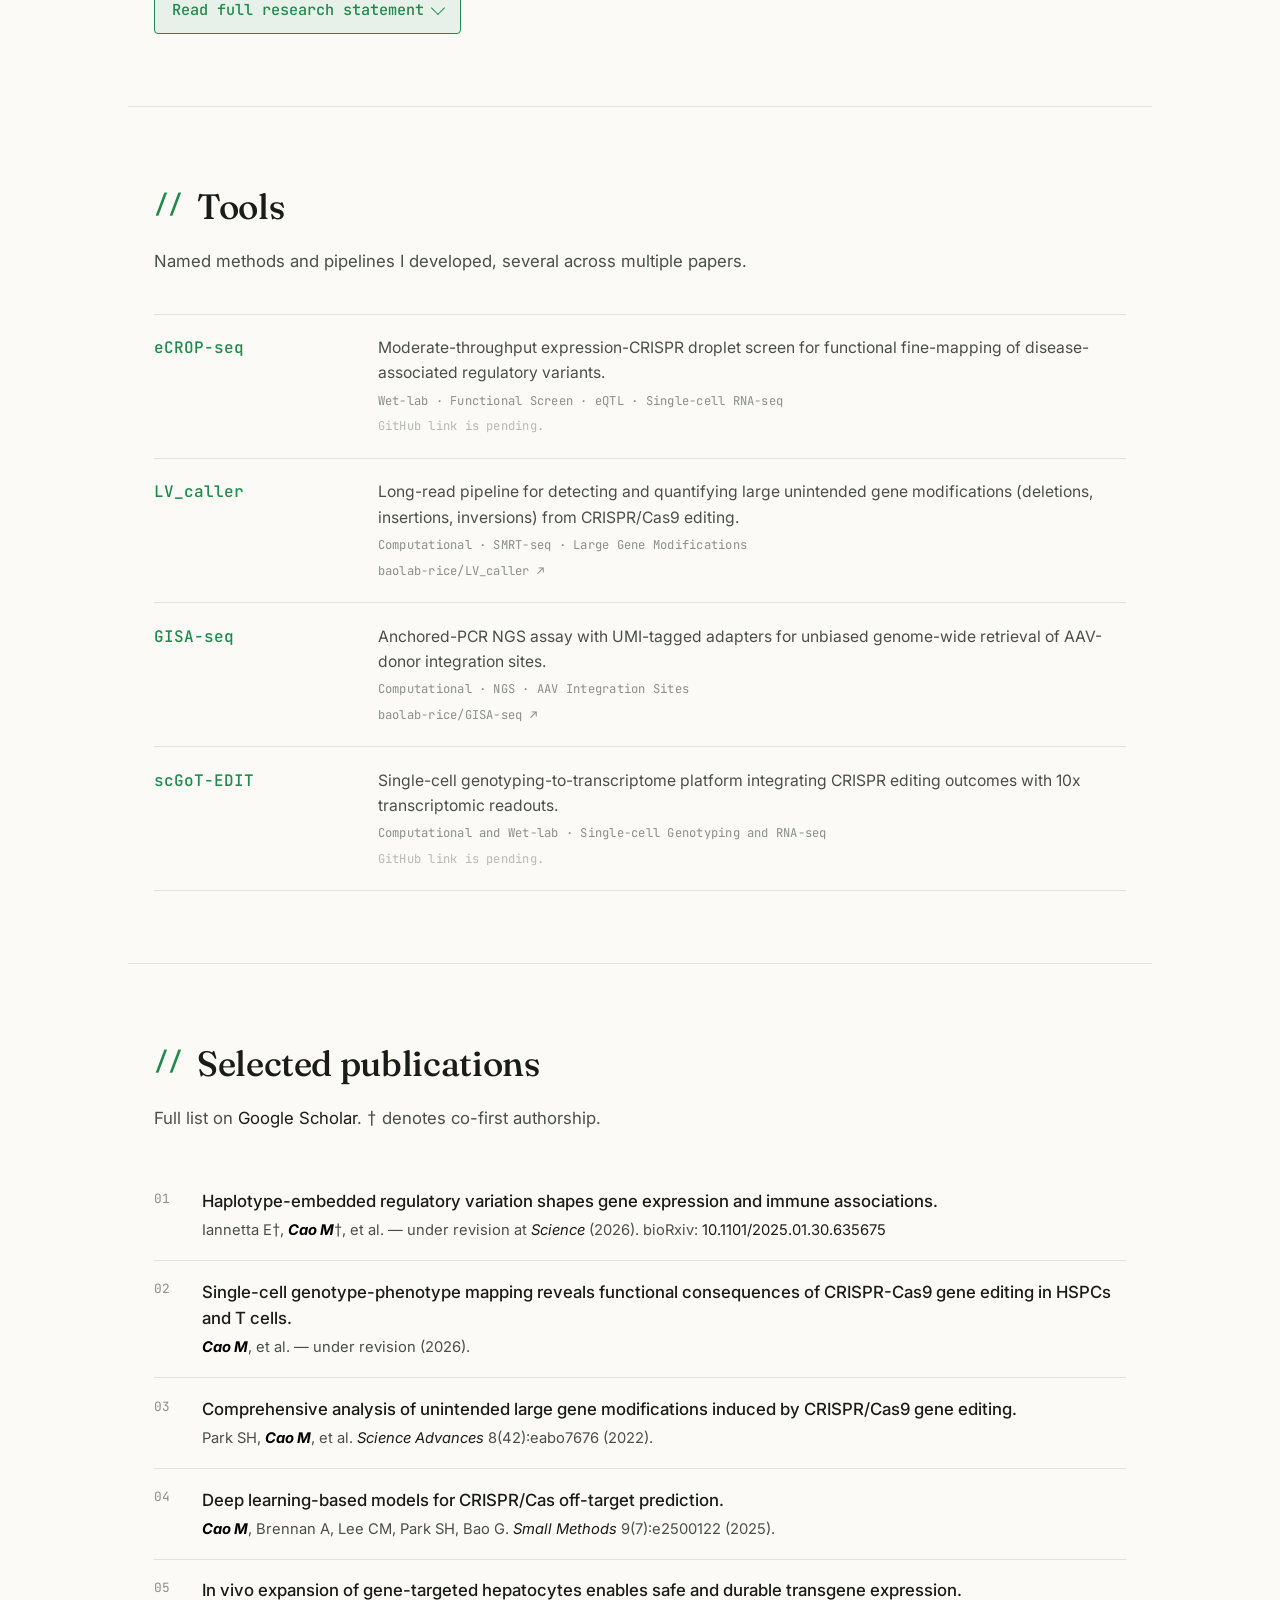
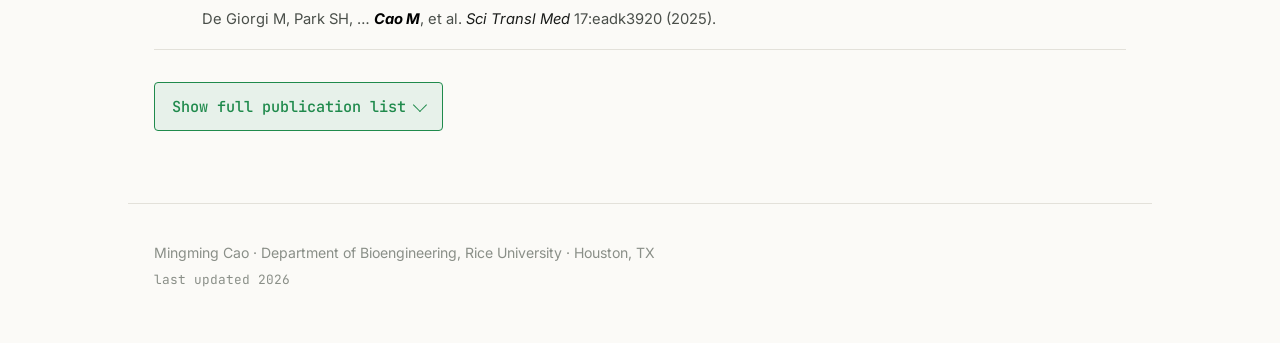
==== commit b41289ad: "Optimize CRISPR/Cas9 functional screen description Revised description of the CRISPR/Cas9 functional" ====
--- a/index.html
+++ b/index.html
@@ -112,10 +112,11 @@
         <img class="thread-fig" src="images/research/research1.png" alt="Diagram: base-editing functional screen mapping regulatory variants across immune cell types" loading="lazy">
         <h3>Regulatory variant function</h3>
         <p>
-          Developed a CRISPR/Cas9 functional screen (<span class="mono">eCROP-seq</span>)
-          that fine-maps candidate causal IBD eQTL variants across immune cells at 
-          single-cell resolution — revealing that regulatory associations often reflect 
-          multiple causal variants on a shared haplotype.
+          Optimized a CRISPR/Cas9 functional screen (<span class="mono">eCROP-seq</span>)
+          to fine-map candidate causal IBD eQTL variants across immune cells at
+          single-cell resolution, then resolved variant-level causality by base
+          editing — revealing that regulatory associations often reflect multiple
+          causal variants on a shared haplotype.
         </p>
       </article>
       <article class="thread">
--- a/style.css
+++ b/style.css
@@ -364,6 +364,15 @@
 }
 .pub-title { margin: 0 0 .25rem; font-weight: 500; }
 .pub-meta { margin: 0; color: var(--ink-soft); font-size: .92rem; }
+.pub-meta strong {
+  font-weight: 700;
+  font-style: italic;
+  color: #000;
+}
+:root[data-theme="dark"] .pub-meta strong { color: #fff; }
+@media (prefers-color-scheme: dark) {
+  :root:not([data-theme="light"]) .pub-meta strong { color: #fff; }
+}
 .venue { font-style: italic; color: var(--ink); }
 
 /* ---------- foldable full publication list ---------- */
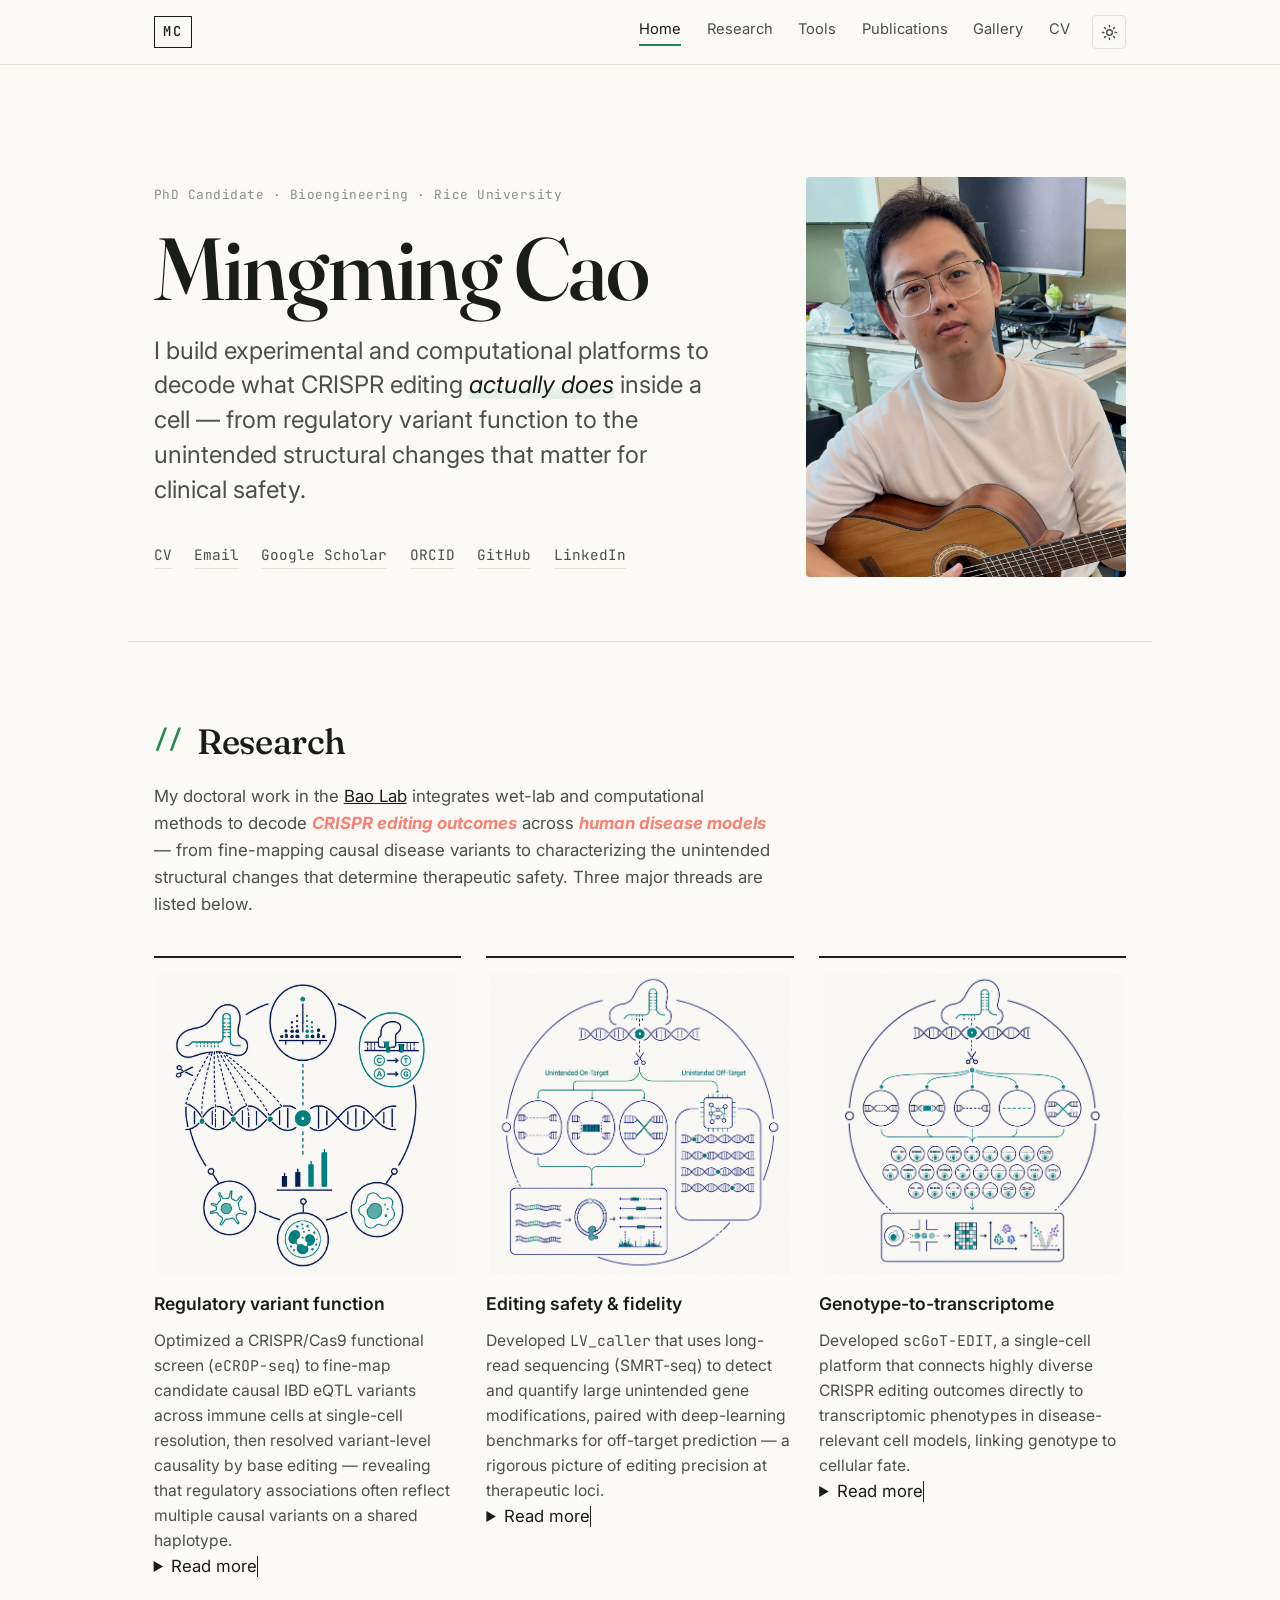
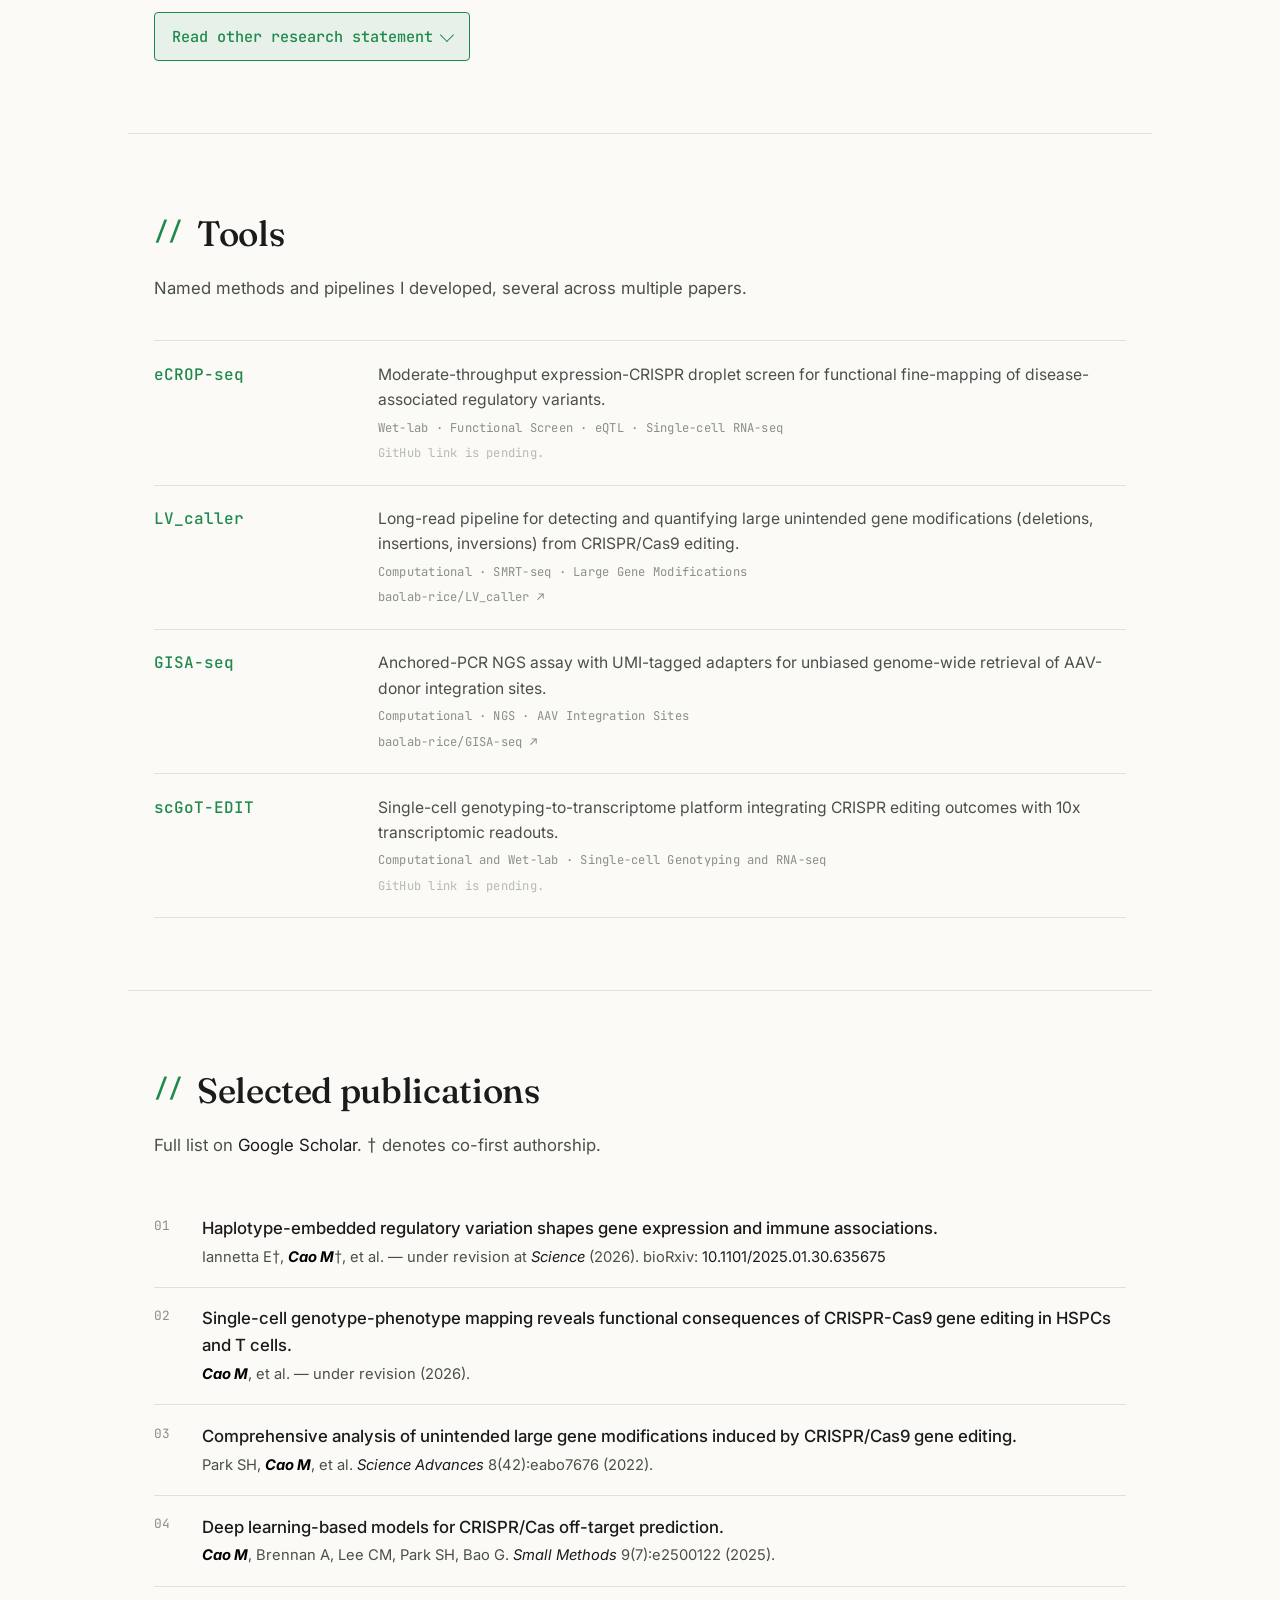
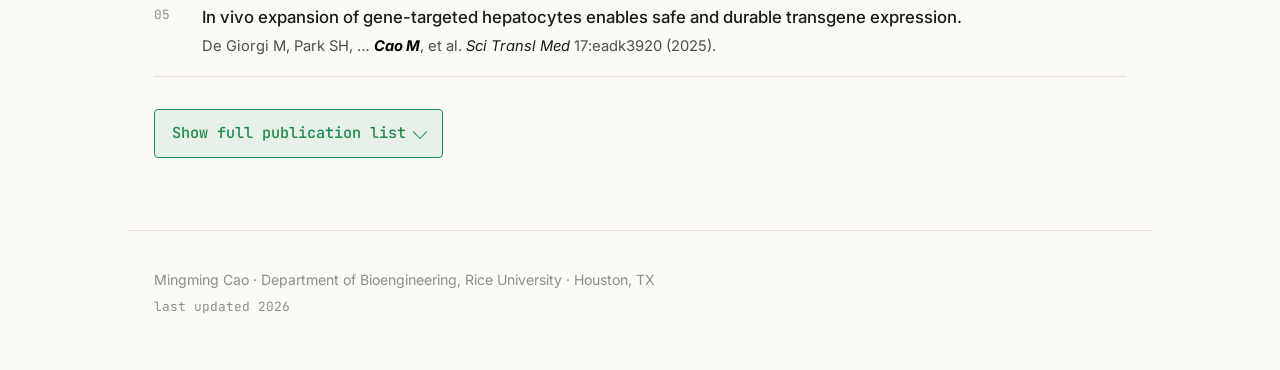
==== commit f19d19cc: "Refactor research section and improve formatting" ====
--- a/index.html
+++ b/index.html
@@ -95,13 +95,12 @@
       <img src="images/profile.png" alt="Mingming Cao" width="320" height="400">
     </figure>
   </section>
-
-  <!-- RESEARCH -->
+<!-- RESEARCH -->
   <section id="research" class="block wrap">
     <h2 class="section-head"><span class="tick">//</span> Research</h2>
     <p class="section-intro">
       My doctoral work in the <a href="https://bao-lab.org/"><span style="text-decoration: underline;">Bao Lab</span></a> integrates wet-lab and computational
-      methods to decode <span style="color: salmon; font-weight: bold; font-style: italic;">CRISPR editing outcomes</span> across 
+      methods to decode <span style="color: salmon; font-weight: bold; font-style: italic;">CRISPR editing outcomes</span> across
       <span style="color: salmon; font-weight: bold; font-style: italic;">human disease models</span> —
       from fine-mapping causal disease variants to characterizing the unintended
       structural changes that determine therapeutic safety. Three major threads are listed below.
@@ -118,112 +117,138 @@
           editing — revealing that regulatory associations often reflect multiple
           causal variants on a shared haplotype.
         </p>
+        <details class="thread-more">
+          <summary>
+            <span class="fold-show">Read more</span>
+            <span class="fold-hide">Show less</span>
+            <span class="fold-icon" aria-hidden="true"></span>
+          </summary>
+          <div class="thread-detail">
+            <article class="stmt-item">
+              <h4 class="stmt-head">Functional dissection of IBD variants reveals haplotype-embedded regulatory variation</h4>
+              <p>
+                A central achievement of my doctoral work is a large-scale functional
+                genomics study integrating CRISPR/Cas9 nuclease and base editing with
+                bulk- and single-cell RNA-seq to fine-map causal regulatory variants in
+                Inflammatory Bowel Disease (IBD). We developed a moderate-throughput
+                workflow of the <span class="mono">eCROP-seq</span> platform, pairing
+                lentiviral perturbation with single-cell transcriptomic readouts, and
+                applied it to interrogate over 4,000 IBD-associated variant candidates
+                across 89 genes, identifying and validating more than 400 causal variants
+                across multiple immune cell types. By comprehensively linking genetic
+                perturbations directly to transcriptional consequences at single-cell
+                resolution, we demonstrate that regulatory associations often reflect
+                multiple causal variants on a shared haplotype, not the single variant
+                typically assumed. The work is a co-first-authored manuscript currently
+                under revision at <span class="venue">Science</span>.
+              </p>
+              <span class="tool-tag">CRISPR/Cas9 Functional Screen · Base Editing · Inflammatory Bowel Disease (IBD) · eQTL</span>
+            </article>
+          </div>
+        </details>
       </article>
+
       <article class="thread">
         <img class="thread-fig" src="images/research/research2.png" alt="Diagram: unintended on-target and off-target editing outcomes profiled by long-read sequencing and deep learning" loading="lazy">
         <h3>Editing safety &amp; fidelity</h3>
         <p>
-          Developed <span class="mono">LV_caller</span> that uses long-read sequencing (SMRT-seq) to detect 
-          and quantify large unintended gene modifications, paired with deep-learning benchmarks 
+          Developed <span class="mono">LV_caller</span> that uses long-read sequencing (SMRT-seq) to detect
+          and quantify large unintended gene modifications, paired with deep-learning benchmarks
           for off-target prediction — a rigorous picture of editing precision at therapeutic loci.
         </p>
+        <details class="thread-more">
+          <summary>
+            <span class="fold-show">Read more</span>
+            <span class="fold-hide">Show less</span>
+            <span class="fold-icon" aria-hidden="true"></span>
+          </summary>
+          <div class="thread-detail">
+            <article class="stmt-item">
+              <h4 class="stmt-head">Characterizing unintended on-target editing outcomes</h4>
+              <p>
+                My second major focus is the systematic characterization of unintended
+                on-target editing outcomes — large deletions, insertions, and complex
+                rearrangements invisible to conventional short-read sequencing (NGS). I built
+                <span class="mono">LV_caller</span>, a pipeline leveraging PacBio SMRT
+                sequencing to sensitively and quantitatively profile large deletions and
+                large insertions at editing sites. Applied to edited Hematopoietic Stem
+                and Progenitor Cells (HSPCs) from Sickle Cell Disease (SCD) patients, it
+                revealed that large deletions occur at high frequencies, challenging the
+                prevailing assumption that such events were rare
+                (<span class="venue">Science Advances</span>, 2022) and shifting how the
+                field evaluates therapeutic editing safety. I extended the method to a
+                Sickle-HUDEP2 reporter model
+                (<span class="venue">Mol Ther Nucleic Acids</span>, 2026), in vivo base
+                editing of <em>LPA</em> in transgenic mice
+                (<span class="venue">Molecular Therapy</span>, 2026), and a comparative
+                study of Cas orthologs (<span class="venue">Cell Biomaterials</span>, 2026),
+                and co-authored a review on CRISPR-induced modifications and their clinical
+                implications (<span class="venue">Curr Opin Biomed Eng</span>, 2023).
+              </p>
+              <span class="tool-tag">Long-read Sequencing · Large Gene Modifications · SCD · HSPCs · SHUDEP2</span>
+            </article>
+
+            <article class="stmt-item">
+              <h4 class="stmt-head">Off-target prediction &amp; integration-site safety</h4>
+              <p>
+                Complementing the on-target work, I conducted systematic evaluations of
+                deep-learning models for off-target prediction, assessing generalizability
+                across independent validated datasets and identifying key limitations in
+                cross-dataset performance (<span class="venue">Small Methods</span>, 2025),
+                building on earlier transfer-learning analyses
+                (<span class="venue">bioRxiv</span>, 2021). I also developed
+                <span class="mono">GISA-seq</span> for detecting genome-wide AAV-donor
+                integration events, applying it to demonstrate the safety of the novel
+                Repair Drive method
+                (<span class="venue">Sci Transl Med</span>, 2025).
+              </p>
+              <span class="tool-tag">Deep-learning models · AAV integration</span>
+            </article>
+          </div>
+        </details>
       </article>
+
       <article class="thread">
         <img class="thread-fig" src="images/research/research3.png" alt="Diagram: single-cell genotyping linking diverse editing outcomes to transcriptomic phenotypes" loading="lazy">
         <h3>Genotype-to-transcriptome</h3>
         <p>
-          Developed <span class="mono">scGoT-EDIT</span>, a single-cell platform that connects 
-          highly diverse CRISPR editing outcomes directly to transcriptomic phenotypes 
+          Developed <span class="mono">scGoT-EDIT</span>, a single-cell platform that connects
+          highly diverse CRISPR editing outcomes directly to transcriptomic phenotypes
           in disease-relevant cell models, linking genotype to cellular fate.
         </p>
+        <details class="thread-more">
+          <summary>
+            <span class="fold-show">Read more</span>
+            <span class="fold-hide">Show less</span>
+            <span class="fold-icon" aria-hidden="true"></span>
+          </summary>
+          <div class="thread-detail">
+            <article class="stmt-item">
+              <h4 class="stmt-head">Linking genotype to phenotype at single-cell resolution</h4>
+              <p>
+                I developed the <span class="mono">scGoT-EDIT</span> pipeline (single-cell
+                Genotyping of Transcriptome for EDITing outcomes), which integrates CRISPR
+                genotyping with transcriptomic profiling to link diverse editing outcomes
+                directly to cellular phenotypes. It enables systematic mapping of
+                genotype–phenotype relationships across heterogeneous editing outcomes at
+                single-cell resolution, offering new insight into how editing influences
+                cellular fitness, differentiation and selection. The manuscript is under revision now.
+              </p>
+              <span class="tool-tag">Single-cell RNA-seq · CRISPR-Cas9-mediated homology-directed repair (HDR) · Base Editing · SCD and HSPCs · B2M and Primary T cell</span>
+            </article>
+          </div>
+        </details>
       </article>
     </div>
 
     <details class="pub-fold statement-fold">
       <summary>
-        <span class="fold-show">Read full research statement</span>
-        <span class="fold-hide">Collapse research statement</span>
+        <span class="fold-show">Read other research statement</span>
+        <span class="fold-hide">Collapse other research statement</span>
         <span class="fold-icon" aria-hidden="true"></span>
       </summary>
 
       <div class="pub-full statement-body">
-        <article class="stmt-item">
-          <h3 class="stmt-head">Functional dissection of IBD variants reveals haplotype-embedded regulatory variation</h3>
-          <p>
-            A central achievement of my doctoral work is a large-scale functional
-            genomics study integrating CRISPR/Cas9 nuclease and base editing with
-            bulk- and single-cell RNA-seq to fine-map causal regulatory variants in
-            Inflammatory Bowel Disease (IBD). We developed a moderate-throughput
-            workflow of the <span class="mono">eCROP-seq</span> platform, pairing
-            lentiviral perturbation with single-cell transcriptomic readouts, and
-            applied it to interrogate over 4,000 IBD-associated variant candidates
-            across 89 genes, identifying and validating more than 400 causal variants
-            across multiple immune cell types. By comprehensively linking genetic
-            perturbations directly to transcriptional consequences at single-cell
-            resolution, we demonstrate that regulatory associations often reflect
-            multiple causal variants on a shared haplotype, not the single variant
-            typically assumed. The work is a co-first-authored manuscript currently
-            under revision at <span class="venue">Science</span>.
-          </p>
-            <span class="tool-tag">CRISPR/Cas9 Functional Screen · Base Editing · Inflammatory Bowel Disease (IBD) · eQTL</span>
-        </article>
-
-        <article class="stmt-item">
-          <h3 class="stmt-head">Characterizing unintended on-target editing outcomes</h3>
-          <p>
-            My second major focus is the systematic characterization of unintended
-            on-target editing outcomes — large deletions, insertions, and complex
-            rearrangements invisible to conventional short-read sequencing (NGS). I built
-            <span class="mono">LV_caller</span>, a pipeline leveraging PacBio SMRT
-            sequencing to sensitively and quantitatively profile large deletions and
-            large insertions at editing sites. Applied to edited Hematopoietic Stem
-            and Progenitor Cells (HSPCs) from Sickle Cell Disease (SCD) patients, it
-            revealed that large deletions occur at high frequencies, challenging the
-            prevailing assumption that such events were rare
-            (<span class="venue">Science Advances</span>, 2022) and shifting how the
-            field evaluates therapeutic editing safety. I extended the method to a
-            Sickle-HUDEP2 reporter model
-            (<span class="venue">Mol Ther Nucleic Acids</span>, 2026), in vivo base
-            editing of <em>LPA</em> in transgenic mice
-            (<span class="venue">Molecular Therapy</span>, 2026), and a comparative
-            study of Cas orthologs (<span class="venue">Cell Biomaterials</span>, 2026),
-            and co-authored a review on CRISPR-induced modifications and their clinical
-            implications (<span class="venue">Curr Opin Biomed Eng</span>, 2023).
-          </p>
-          <span class="tool-tag">Long-read Sequencing · Large Gene Modifications · SCD · HSPCs · SHUDEP2</span>
-        </article>
-
-        <article class="stmt-item">
-          <h3 class="stmt-head">Off-target prediction &amp; integration-site safety</h3>
-          <p>
-            Complementing the on-target work, I conducted systematic evaluations of
-            deep-learning models for off-target prediction, assessing generalizability
-            across independent validated datasets and identifying key limitations in
-            cross-dataset performance (<span class="venue">Small Methods</span>, 2025),
-            building on earlier transfer-learning analyses
-            (<span class="venue">bioRxiv</span>, 2021). I also developed
-            <span class="mono">GISA-seq</span> for detecting genome-wide AAV-donor
-            integration events, applying it to demonstrate the safety of the novel
-            Repair Drive method
-            (<span class="venue">Sci Transl Med</span>, 2025).
-          </p>
-          <span class="tool-tag">Deep-learning models · AAV integration</span>
-        </article>
-
-        <article class="stmt-item">
-          <h3 class="stmt-head">Linking genotype to phenotype at single-cell resolution</h3>
-          <p>
-            I developed the <span class="mono">scGoT-EDIT</span> pipeline (single-cell
-            Genotyping of Transcriptome for EDITing outcomes), which integrates CRISPR
-            genotyping with transcriptomic profiling to link diverse editing outcomes
-            directly to cellular phenotypes. It enables systematic mapping of
-            genotype–phenotype relationships across heterogeneous editing outcomes at
-            single-cell resolution, offering new insight into how editing influences
-            cellular fitness, differentiation and selection. The manuscript is under revision now.
-          </p>
-          <span class="tool-tag">Single-cell RNA-seq · CRISPR-Cas9-mediated homology-directed repair (HDR) · Base Editing · SCD and HSPCs · B2M and Primary T cell</span>
-        </article>
-
         <article class="stmt-item">
           <h3 class="stmt-head">Other Collaborations</h3>
           <p>
@@ -239,7 +264,6 @@
       </div>
     </details>
   </section>
-
   <!-- TOOLS -->
   <section id="tools" class="block wrap">
     <h2 class="section-head"><span class="tick">//</span> Tools</h2>
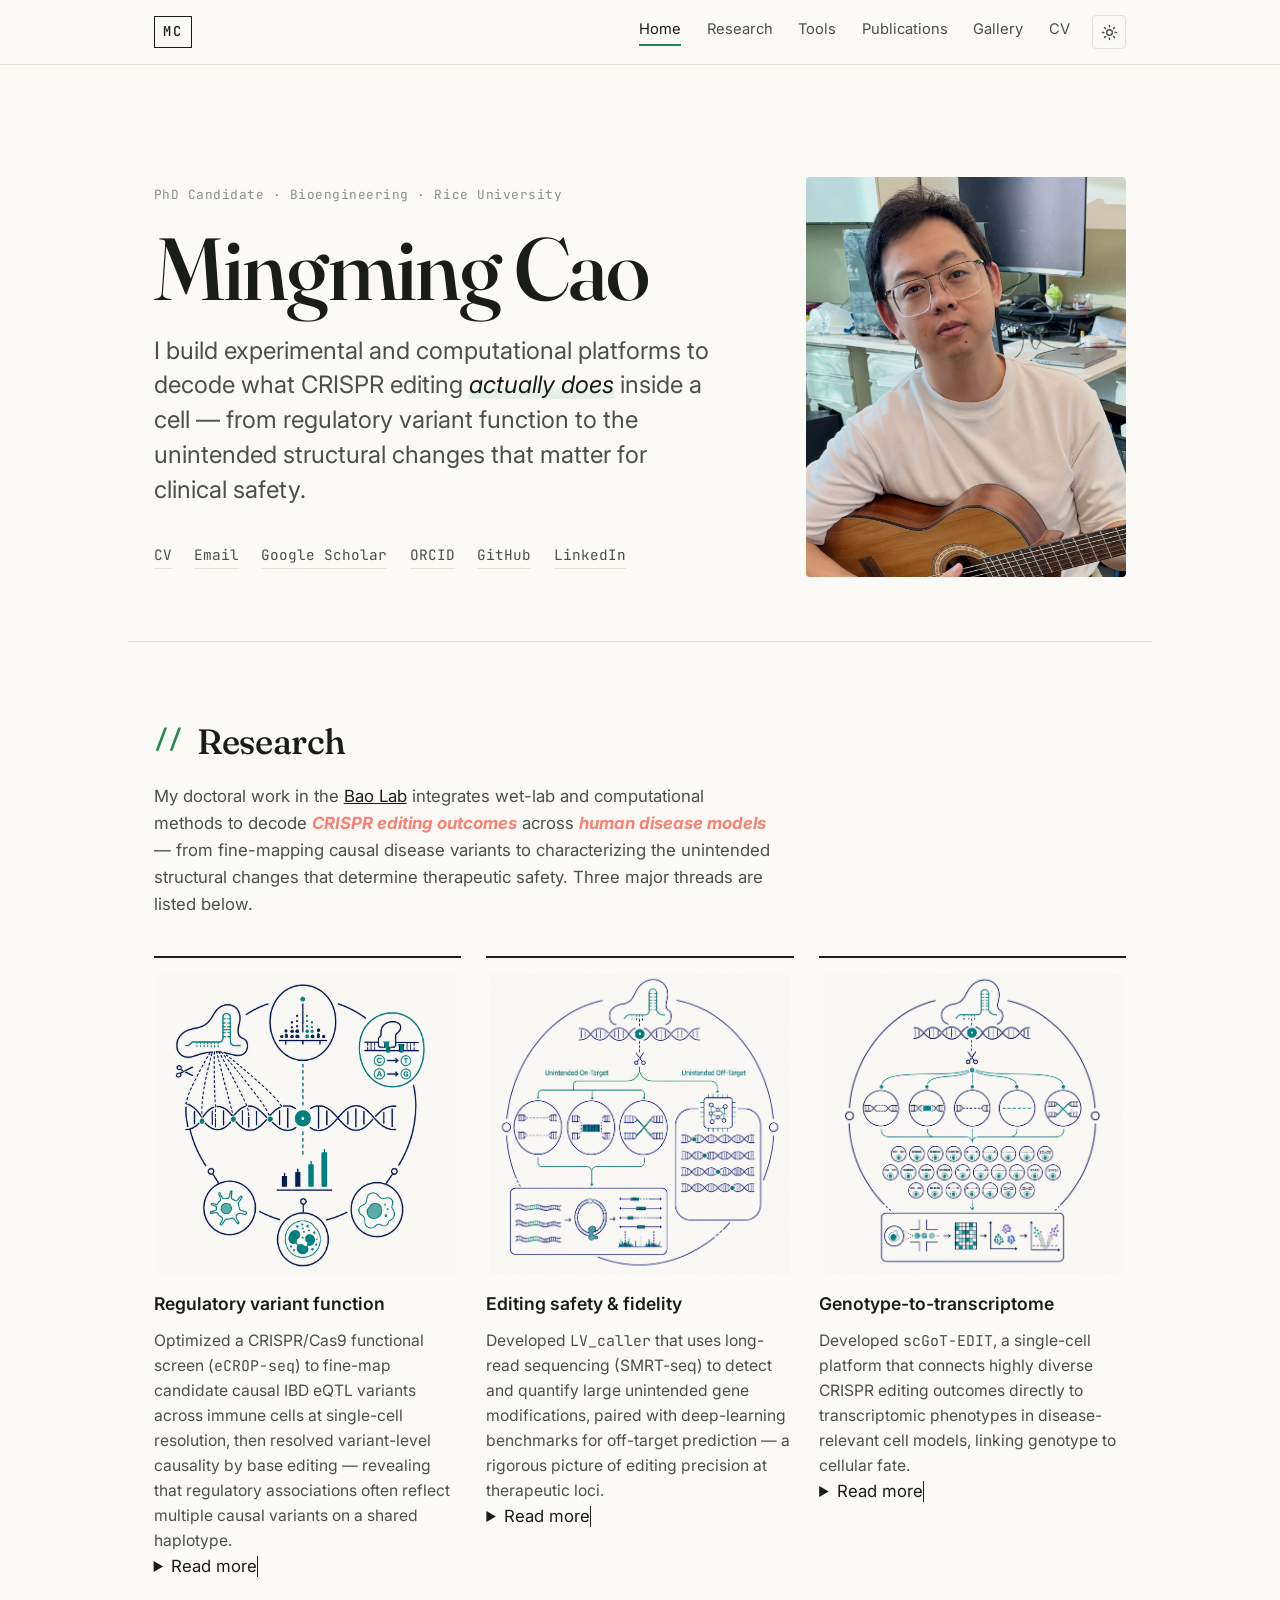
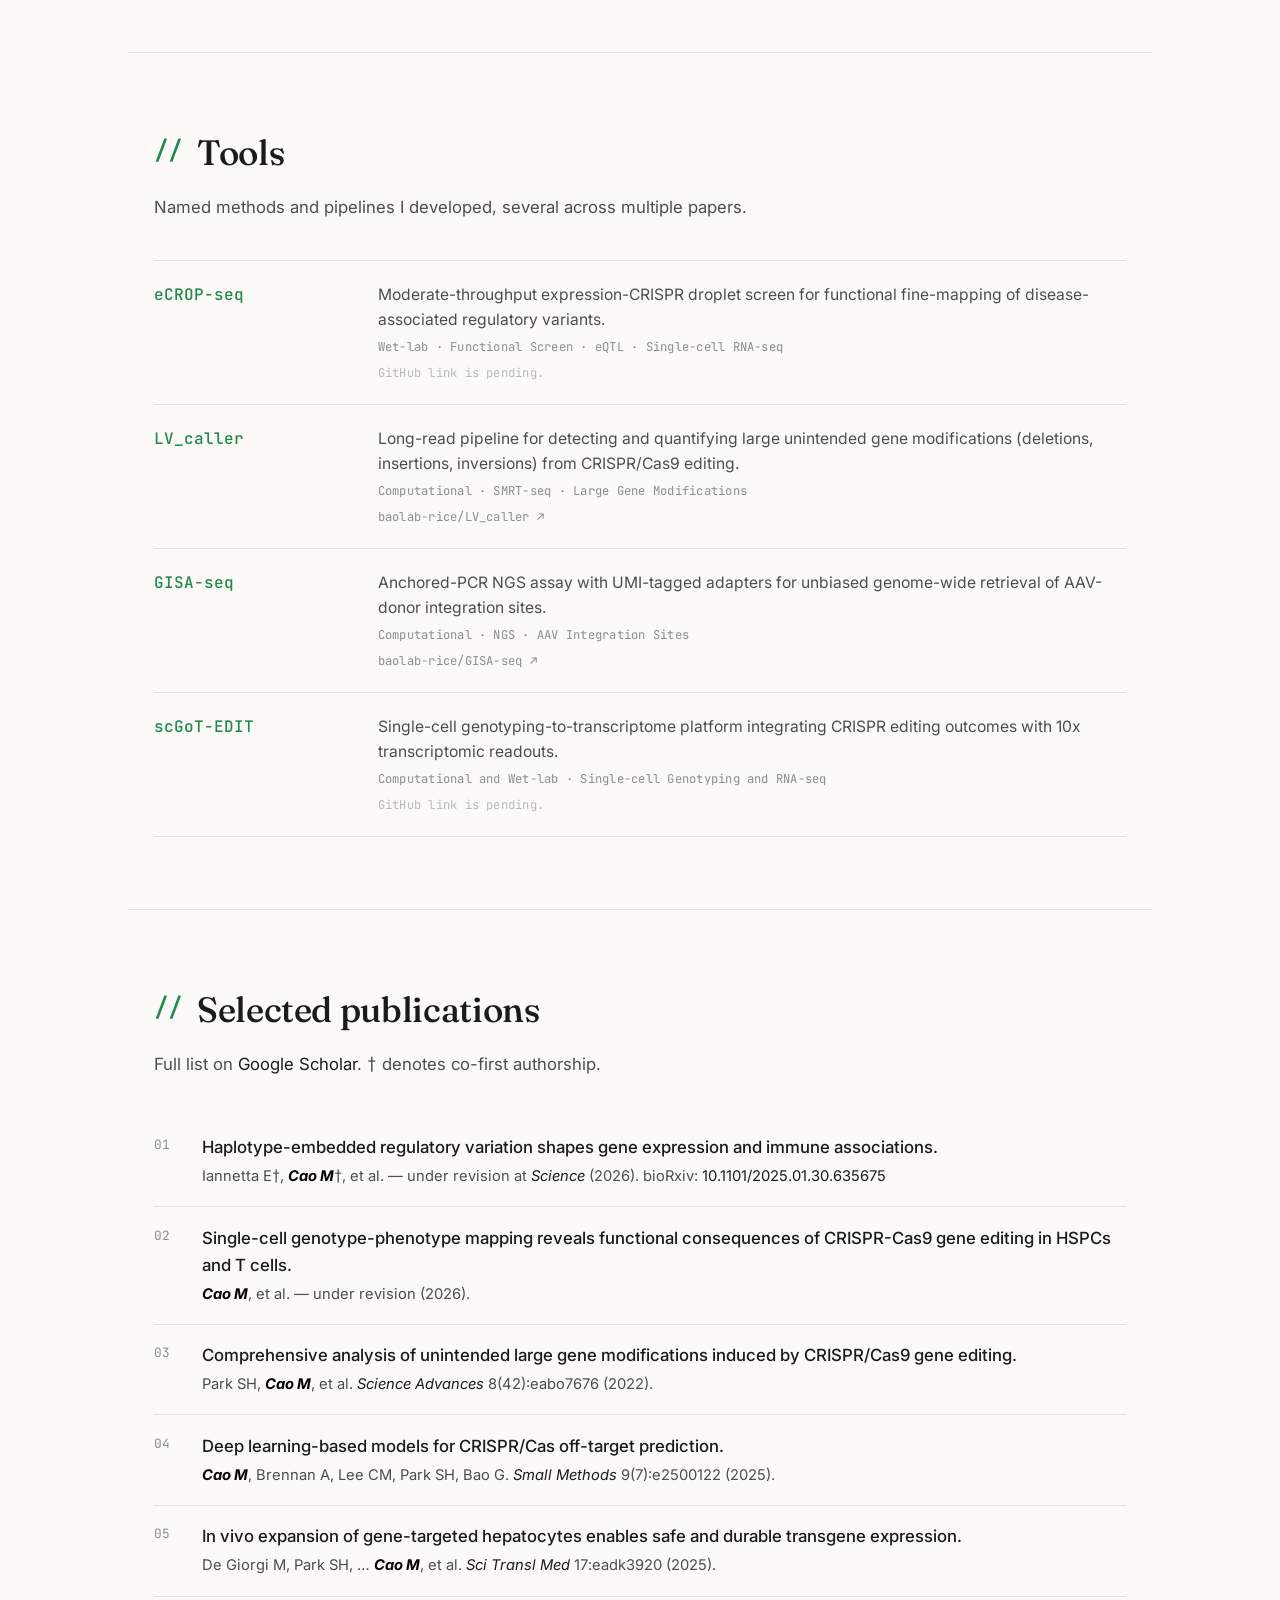
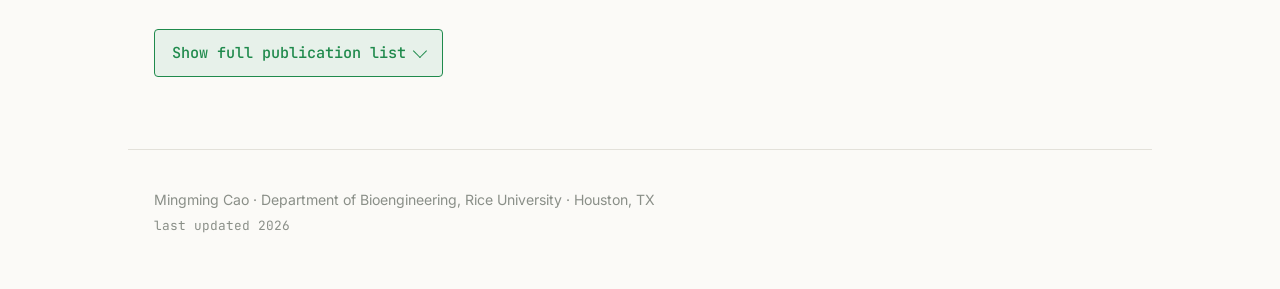
==== commit 916f6436: "Remove other collaborations details section Removed details section about other collaborations from " ====
--- a/index.html
+++ b/index.html
@@ -241,28 +241,6 @@
       </article>
     </div>
 
-    <details class="pub-fold statement-fold">
-      <summary>
-        <span class="fold-show">Read other research statement</span>
-        <span class="fold-hide">Collapse other research statement</span>
-        <span class="fold-icon" aria-hidden="true"></span>
-      </summary>
-
-      <div class="pub-full statement-body">
-        <article class="stmt-item">
-          <h3 class="stmt-head">Other Collaborations</h3>
-          <p>
-            Beyond my individual research contributions, I have mentored four
-            undergraduate and one master's students in gene editing and computational
-            biology, and have provided bioinformatics consultation to the Genetic
-            Design and Engineering Center (GETC) at Rice and Baylor/Rice Genome Editing
-            Testing Center (GETC). These efforts have extended the impact of my work
-            beyond my own research projects and contributed to multiple successful
-            collaborative studies.
-          </p>
-        </article>
-      </div>
-    </details>
   </section>
   <!-- TOOLS -->
   <section id="tools" class="block wrap">
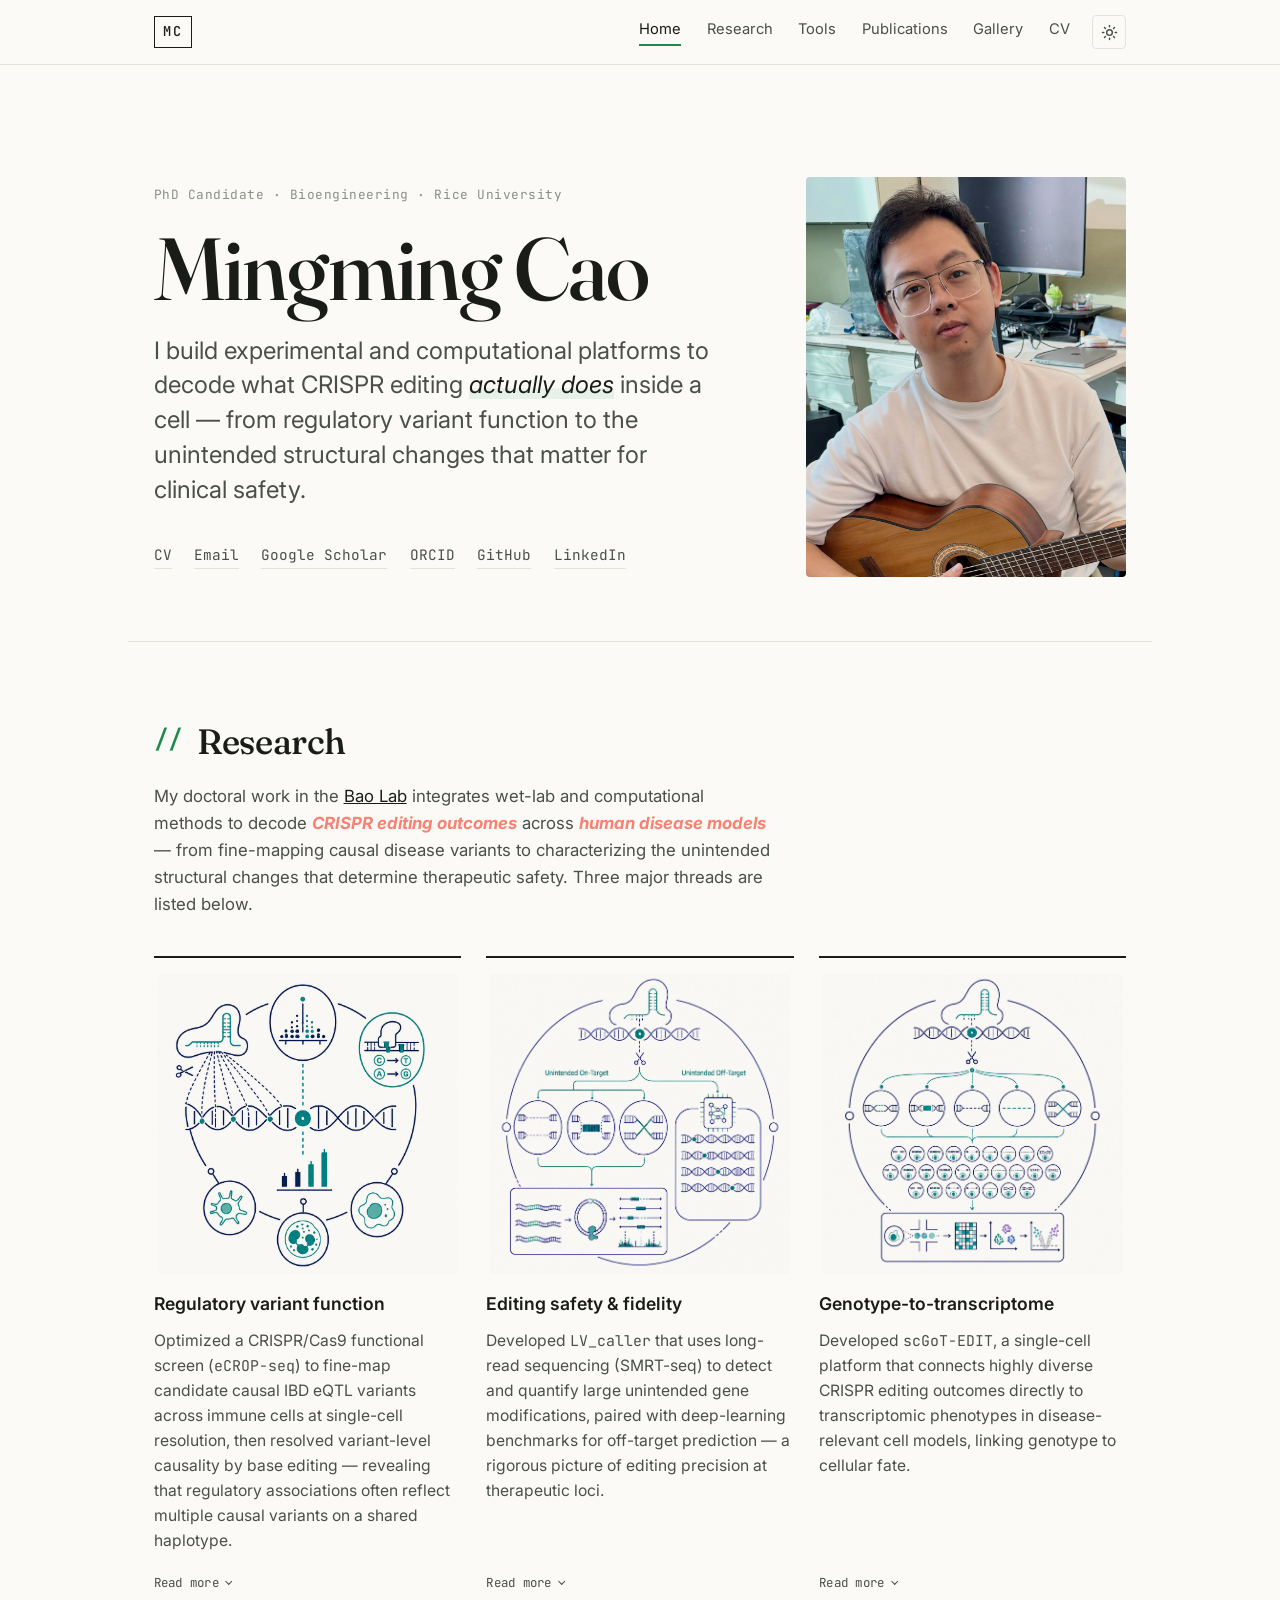
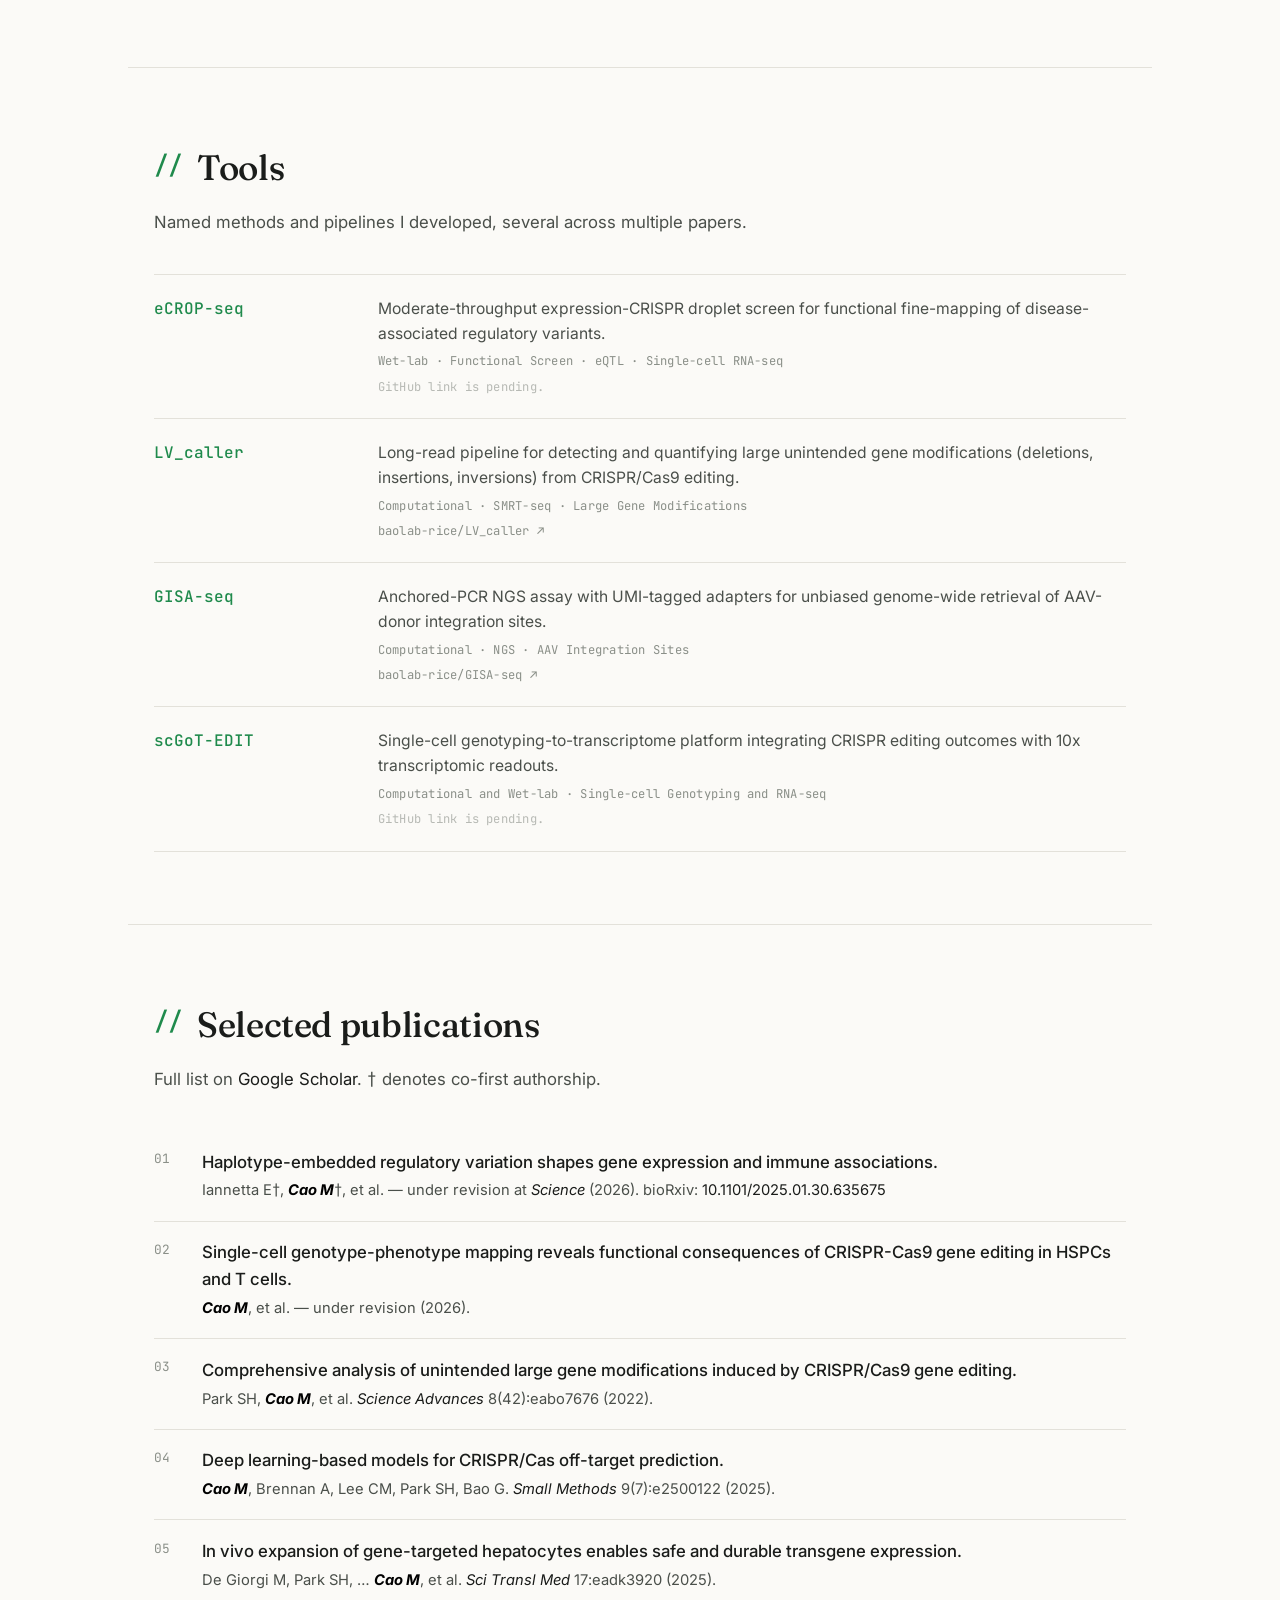
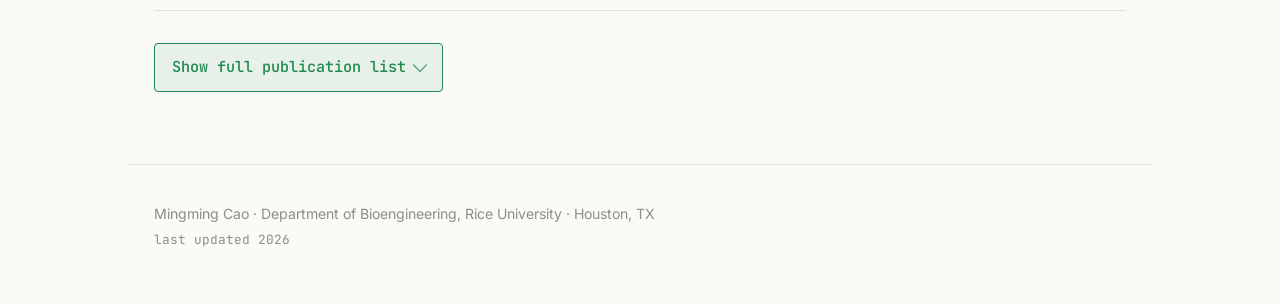
==== commit 769f674c: "Add styles for research cards and thread details" ====
--- a/index.html
+++ b/index.html
@@ -38,6 +38,69 @@
   .tool-repo.pending {
     opacity: 0.6;            /* dimmer, non-clickable placeholder */
   }
+  /* ---------- research cards: "Read more" folds ---------- */
+  /* Each card is 4 rows (figure / title / summary / fold). Sharing those
+     rows across cards keeps the "Read more" links on one line even though
+     the summaries differ in length. Older browsers just skip this. */
+  @supports (grid-template-rows: subgrid) {
+    .thread {
+      display: grid;
+      grid-row: span 4;
+      grid-template-rows: subgrid;
+      row-gap: 0;
+    }
+  }
+
+  .thread-more { margin-top: .9rem; }
+  .thread-more summary {
+    display: inline-flex;
+    align-items: center;
+    gap: .45rem;
+    padding: 0;
+    border: 0;
+    cursor: pointer;
+    list-style: none;
+    user-select: none;
+    font-family: var(--mono);
+    font-size: .78rem;
+    font-weight: 400;
+    letter-spacing: .02em;
+    color: var(--ink-soft);
+    transition: color .15s;
+  }
+  .thread-more summary::-webkit-details-marker { display: none; }
+  .thread-more summary:hover { color: var(--signal); }
+  .thread-more summary:focus-visible {
+    color: var(--signal);
+    outline: 2px solid var(--signal);
+    outline-offset: 3px;
+    border-radius: 2px;
+  }
+  .thread-more[open] .fold-show { display: none; }
+  .thread-more[open] .fold-hide { display: inline; }
+  .thread-more .fold-icon {
+    display: inline-block;
+    width: .34rem;
+    height: .34rem;
+    border-width: 0 1px 1px 0;
+    transform: rotate(45deg);
+    margin-top: -.2rem;
+  }
+  .thread-more[open] .fold-icon { transform: rotate(-135deg); margin-top: .15rem; }
+
+  .thread-detail {
+    margin-top: .9rem;
+    padding-left: 1rem;
+    border-left: 2px solid var(--signal-dim);
+    animation: fold-in .25s ease;
+  }
+  .thread-detail .stmt-head {
+    font-size: .95rem;
+    line-height: 1.35;
+    margin: 0 0 .5rem;
+  }
+  .thread .thread-detail p { font-size: .93rem; }
+  .thread-detail .tool-tag { display: block; margin-top: .6rem; line-height: 1.5; }
 </style>
 <script src="theme.js" defer></script>
 </head>
@@ -242,7 +305,7 @@
     </div>
 
   </section>
-  <!-- TOOLS -->
+  <!-- DEVELOPED TOOLS -->
   <section id="tools" class="block wrap">
     <h2 class="section-head"><span class="tick">//</span> Tools</h2>
     <p class="section-intro">
